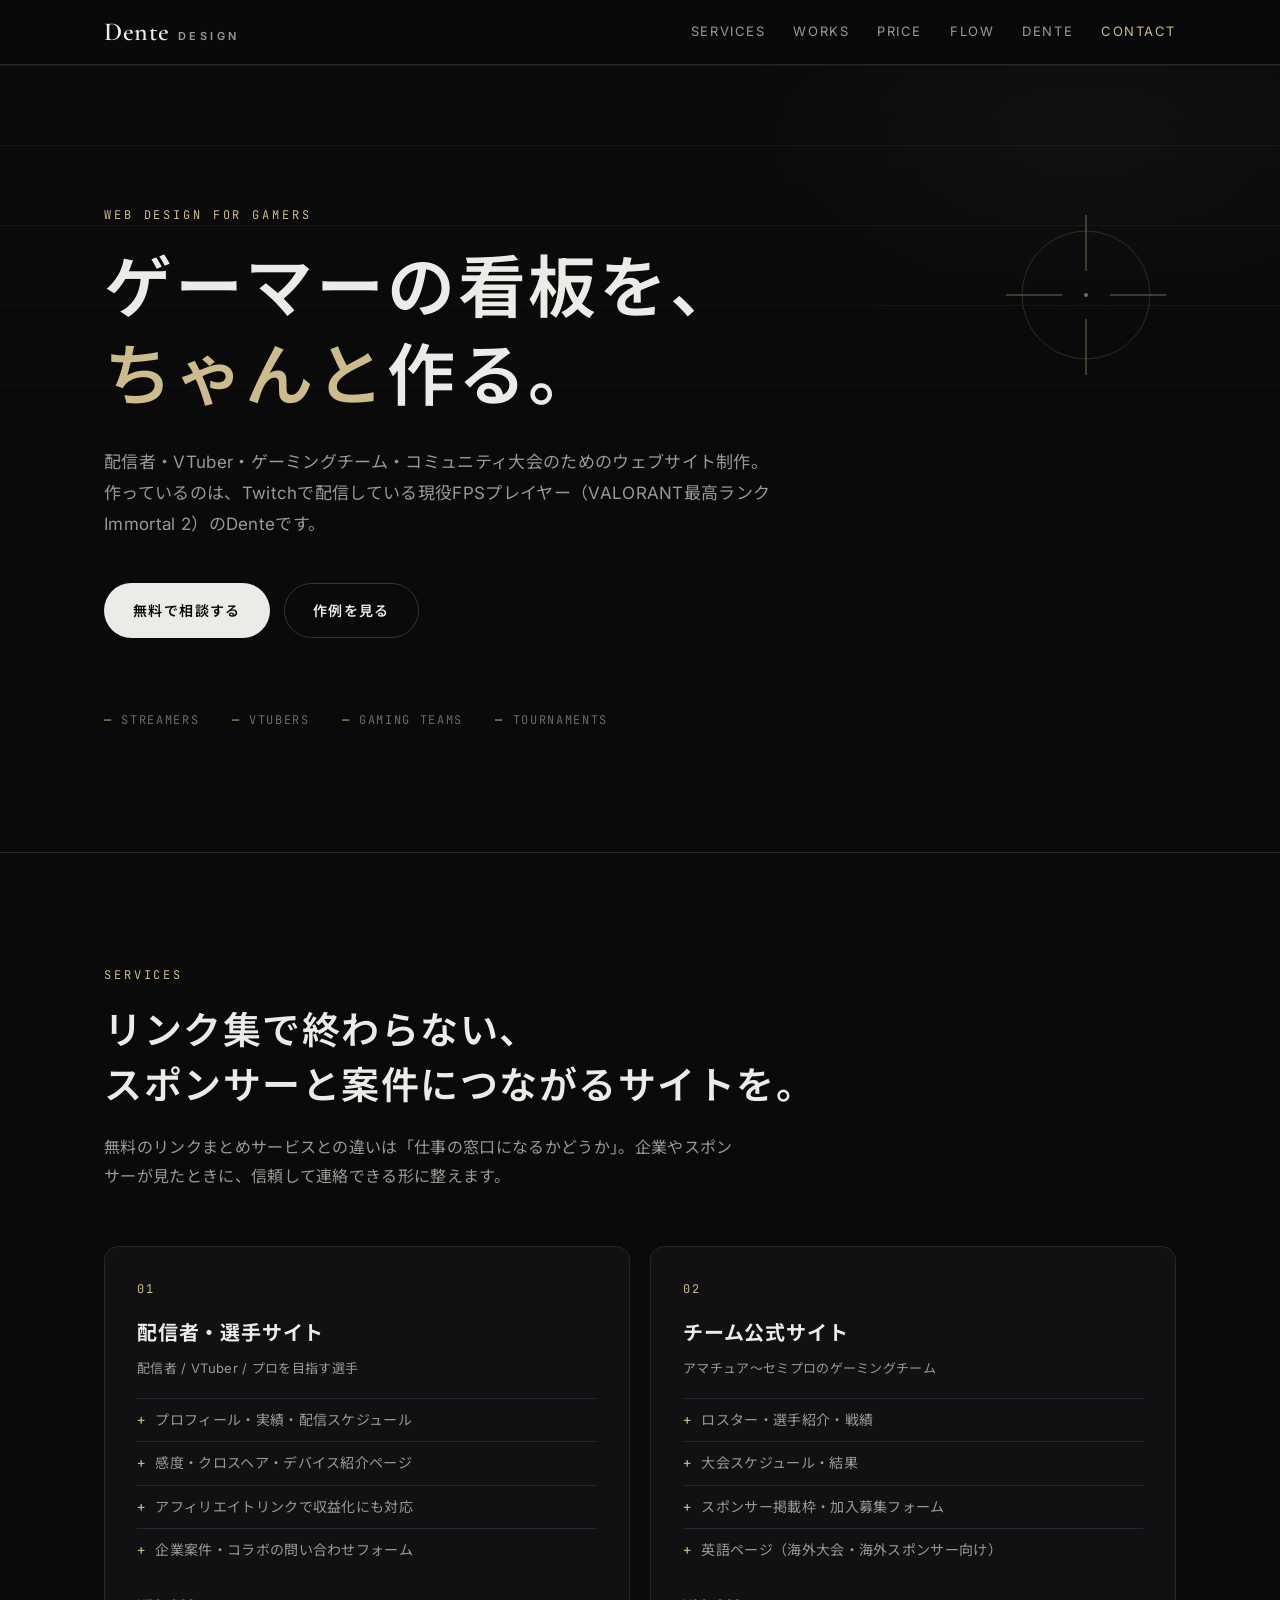
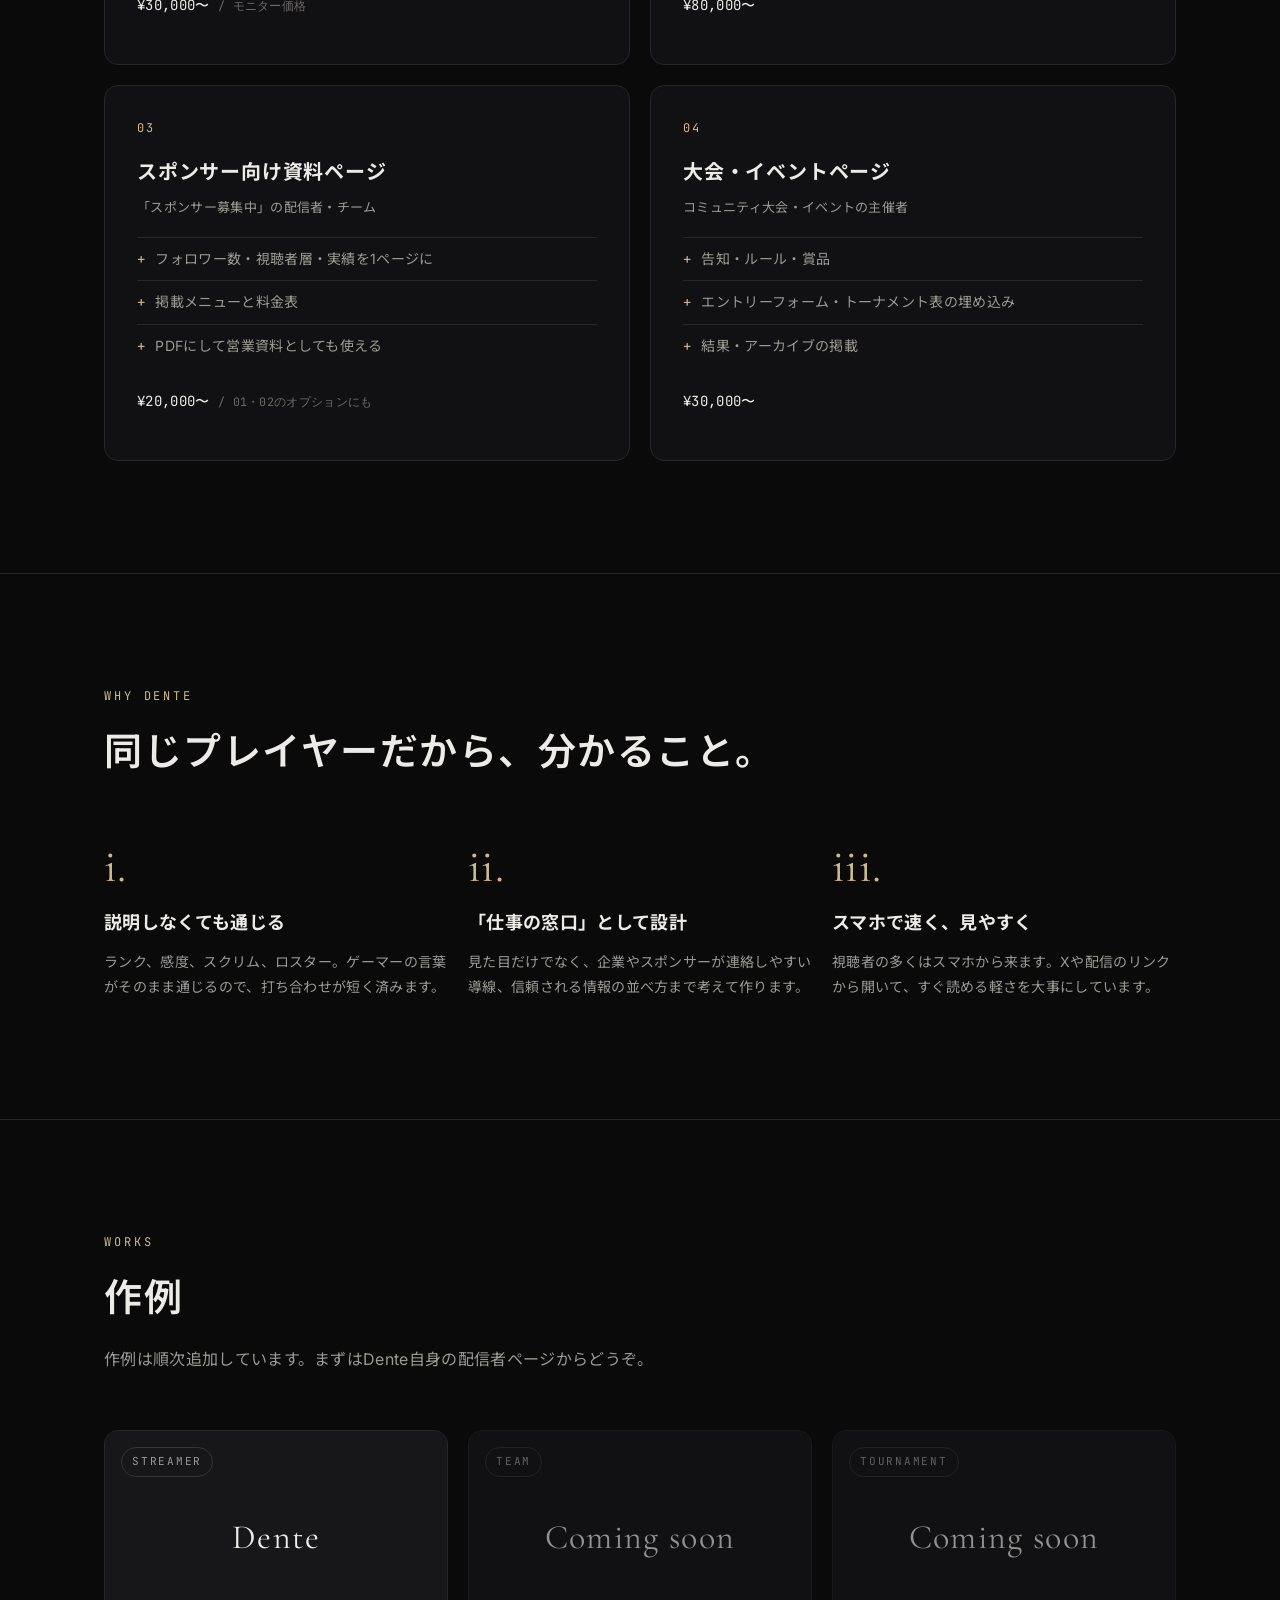
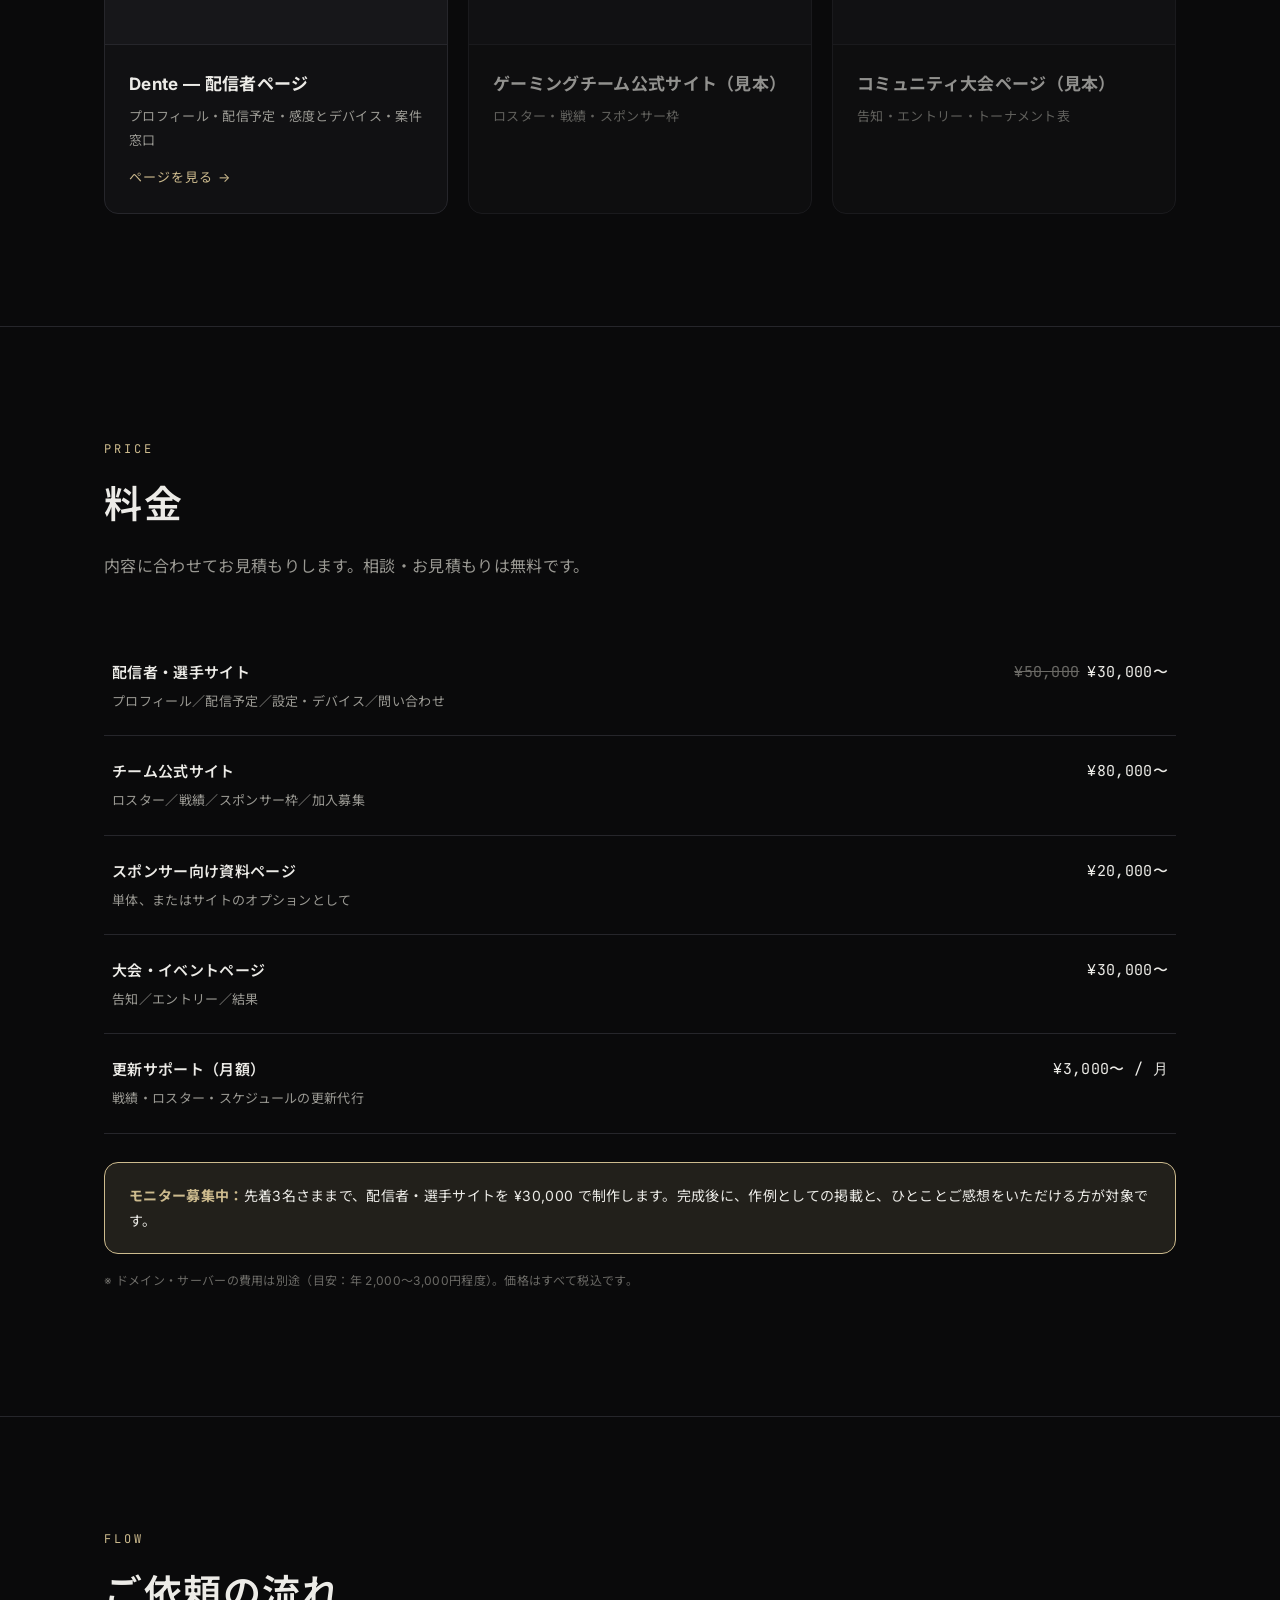
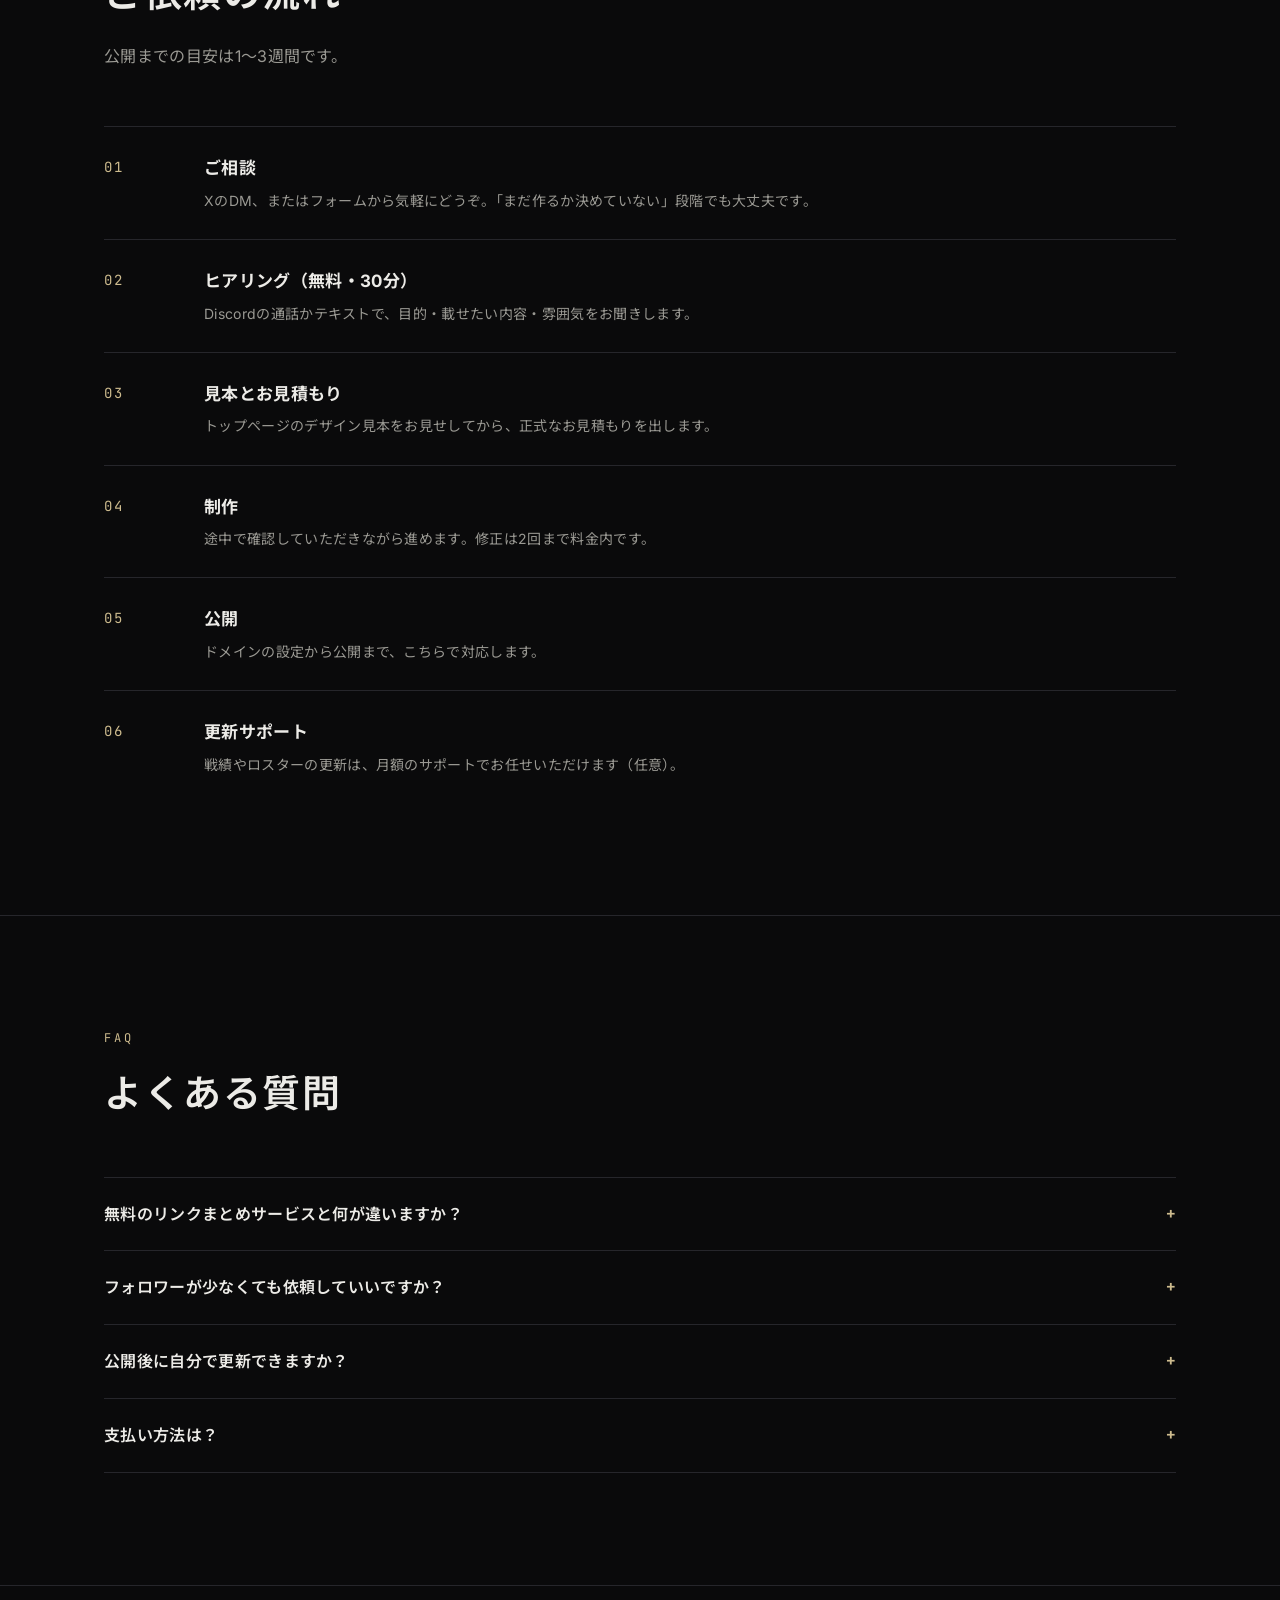
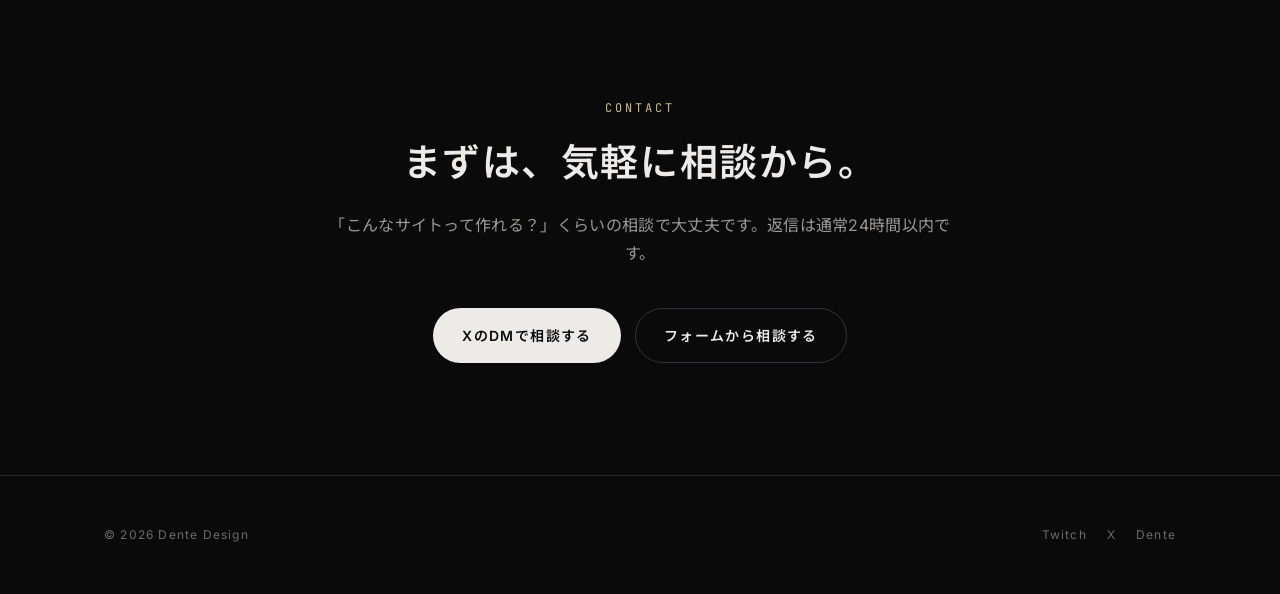
==== index.html @ 1f64797b "Dente Design: トップページと配信者ページを作成 Co-Authored-By: Claude Opus 5.5 <noreply@anthropic.com> Claude-Sessio" ====
<!doctype html>
<html lang="ja">
<head>
<meta charset="utf-8">
<meta name="viewport" content="width=device-width, initial-scale=1">
<title>Dente Design｜配信者・ゲーミングチームのウェブサイト制作</title>
<meta name="description" content="配信者・VTuber・ゲーミングチーム・コミュニティ大会のためのウェブサイト制作。Twitchで配信している現役FPSプレイヤーのDenteが制作します。">
<meta property="og:title" content="Dente Design｜ゲーマーのためのウェブサイト制作">
<meta property="og:description" content="配信者・ゲーミングチーム・大会のサイトを、同じプレイヤーの目線で作ります。">
<meta property="og:type" content="website">
<meta name="twitter:card" content="summary_large_image">
<meta name="twitter:site" content="@Dentedj7">
<link rel="preconnect" href="https://fonts.googleapis.com">
<link rel="preconnect" href="https://fonts.gstatic.com" crossorigin>
<link href="https://fonts.googleapis.com/css2?family=Cormorant+Garamond:wght@500;600&family=Inter:wght@400;600&family=JetBrains+Mono:wght@400;500&family=Noto+Sans+JP:wght@400;600&display=swap" rel="stylesheet">
<link rel="stylesheet" href="assets/style.css">
</head>
<body>

<header class="site-header">
  <div class="wrap">
    <a href="#top" class="logo"><span class="mark">Dente</span><span class="sub">Design</span></a>
    <button class="menu-btn" aria-expanded="false" aria-controls="nav">MENU</button>
    <nav class="nav" id="nav">
      <a href="#services">SERVICES</a>
      <a href="#works">WORKS</a>
      <a href="#price">PRICE</a>
      <a href="#flow">FLOW</a>
      <a href="dente/">DENTE</a>
      <a href="#contact" class="nav-cta">CONTACT</a>
    </nav>
  </div>
</header>

<main id="top">

  <!-- HERO -->
  <section class="hero">
    <div class="wrap">
      <svg class="crosshair" viewBox="0 0 180 180" fill="none" stroke="#cdbb8e" stroke-width="1" aria-hidden="true">
        <circle cx="90" cy="90" r="64" stroke-opacity=".35"/>
        <circle cx="90" cy="90" r="2" fill="#cdbb8e" stroke="none"/>
        <line x1="90" y1="10" x2="90" y2="66"/><line x1="90" y1="114" x2="90" y2="170"/>
        <line x1="10" y1="90" x2="66" y2="90"/><line x1="114" y1="90" x2="170" y2="90"/>
      </svg>
      <p class="eyebrow">Web design for gamers</p>
      <h1>ゲーマーの看板を、<br><em>ちゃんと</em>作る。</h1>
      <p class="lead">配信者・VTuber・ゲーミングチーム・コミュニティ大会のためのウェブサイト制作。<br>作っているのは、Twitchで配信している現役FPSプレイヤー（VALORANT最高ランク Immortal 2）のDenteです。</p>
      <div class="hero-actions">
        <a href="#contact" class="btn btn-primary">無料で相談する</a>
        <a href="#works" class="btn btn-ghost">作例を見る</a>
      </div>
      <div class="hero-meta">
        <span>STREAMERS</span><span>VTUBERS</span><span>GAMING TEAMS</span><span>TOURNAMENTS</span>
      </div>
    </div>
  </section>

  <!-- SERVICES -->
  <section id="services">
    <div class="wrap">
      <div class="section-head">
        <p class="eyebrow">Services</p>
        <h2 class="h2">リンク集で終わらない、<br>スポンサーと案件につながるサイトを。</h2>
        <p class="lead">無料のリンクまとめサービスとの違いは「仕事の窓口になるかどうか」。企業やスポンサーが見たときに、信頼して連絡できる形に整えます。</p>
      </div>

      <div class="grid grid-2">
        <article class="card service">
          <div class="num">01</div>
          <h3>配信者・選手サイト</h3>
          <p class="for">配信者 / VTuber / プロを目指す選手</p>
          <ul>
            <li>プロフィール・実績・配信スケジュール</li>
            <li>感度・クロスヘア・デバイス紹介ページ</li>
            <li>アフィリエイトリンクで収益化にも対応</li>
            <li>企業案件・コラボの問い合わせフォーム</li>
          </ul>
          <p class="price">¥30,000〜 <small>/ モニター価格</small></p>
        </article>

        <article class="card service">
          <div class="num">02</div>
          <h3>チーム公式サイト</h3>
          <p class="for">アマチュア〜セミプロのゲーミングチーム</p>
          <ul>
            <li>ロスター・選手紹介・戦績</li>
            <li>大会スケジュール・結果</li>
            <li>スポンサー掲載枠・加入募集フォーム</li>
            <li>英語ページ（海外大会・海外スポンサー向け）</li>
          </ul>
          <p class="price">¥80,000〜</p>
        </article>

        <article class="card service">
          <div class="num">03</div>
          <h3>スポンサー向け資料ページ</h3>
          <p class="for">「スポンサー募集中」の配信者・チーム</p>
          <ul>
            <li>フォロワー数・視聴者層・実績を1ページに</li>
            <li>掲載メニューと料金表</li>
            <li>PDFにして営業資料としても使える</li>
          </ul>
          <p class="price">¥20,000〜 <small>/ 01・02のオプションにも</small></p>
        </article>

        <article class="card service">
          <div class="num">04</div>
          <h3>大会・イベントページ</h3>
          <p class="for">コミュニティ大会・イベントの主催者</p>
          <ul>
            <li>告知・ルール・賞品</li>
            <li>エントリーフォーム・トーナメント表の埋め込み</li>
            <li>結果・アーカイブの掲載</li>
          </ul>
          <p class="price">¥30,000〜</p>
        </article>
      </div>
    </div>
  </section>

  <!-- WHY -->
  <section id="why">
    <div class="wrap">
      <div class="section-head">
        <p class="eyebrow">Why Dente</p>
        <h2 class="h2">同じプレイヤーだから、分かること。</h2>
      </div>
      <div class="grid grid-3">
        <div class="why-item">
          <div class="k">i.</div>
          <h3>説明しなくても通じる</h3>
          <p>ランク、感度、スクリム、ロスター。ゲーマーの言葉がそのまま通じるので、打ち合わせが短く済みます。</p>
        </div>
        <div class="why-item">
          <div class="k">ii.</div>
          <h3>「仕事の窓口」として設計</h3>
          <p>見た目だけでなく、企業やスポンサーが連絡しやすい導線、信頼される情報の並べ方まで考えて作ります。</p>
        </div>
        <div class="why-item">
          <div class="k">iii.</div>
          <h3>スマホで速く、見やすく</h3>
          <p>視聴者の多くはスマホから来ます。Xや配信のリンクから開いて、すぐ読める軽さを大事にしています。</p>
        </div>
      </div>
    </div>
  </section>

  <!-- WORKS -->
  <section id="works">
    <div class="wrap">
      <div class="section-head">
        <p class="eyebrow">Works</p>
        <h2 class="h2">作例</h2>
        <p class="lead">作例は順次追加しています。まずはDente自身の配信者ページからどうぞ。</p>
      </div>
      <div class="grid grid-3">
        <a href="dente/" class="card work">
          <div class="thumb"><span class="tag">STREAMER</span><span class="label">Dente</span></div>
          <div class="body">
            <h3>Dente — 配信者ページ</h3>
            <p>プロフィール・配信予定・感度とデバイス・案件窓口</p>
            <div class="more">ページを見る →</div>
          </div>
        </a>
        <div class="card work soon">
          <div class="thumb"><span class="tag">TEAM</span><span class="label">Coming soon</span></div>
          <div class="body">
            <h3>ゲーミングチーム公式サイト（見本）</h3>
            <p>ロスター・戦績・スポンサー枠</p>
          </div>
        </div>
        <div class="card work soon">
          <div class="thumb"><span class="tag">TOURNAMENT</span><span class="label">Coming soon</span></div>
          <div class="body">
            <h3>コミュニティ大会ページ（見本）</h3>
            <p>告知・エントリー・トーナメント表</p>
          </div>
        </div>
      </div>
    </div>
  </section>

  <!-- PRICE -->
  <section id="price">
    <div class="wrap">
      <div class="section-head">
        <p class="eyebrow">Price</p>
        <h2 class="h2">料金</h2>
        <p class="lead">内容に合わせてお見積もりします。相談・お見積もりは無料です。</p>
      </div>
      <table class="price-table">
        <tr>
          <th>配信者・選手サイト<span class="note">プロフィール／配信予定／設定・デバイス／問い合わせ</span></th>
          <td class="amt"><s>¥50,000</s>¥30,000〜</td>
        </tr>
        <tr>
          <th>チーム公式サイト<span class="note">ロスター／戦績／スポンサー枠／加入募集</span></th>
          <td class="amt">¥80,000〜</td>
        </tr>
        <tr>
          <th>スポンサー向け資料ページ<span class="note">単体、またはサイトのオプションとして</span></th>
          <td class="amt">¥20,000〜</td>
        </tr>
        <tr>
          <th>大会・イベントページ<span class="note">告知／エントリー／結果</span></th>
          <td class="amt">¥30,000〜</td>
        </tr>
        <tr>
          <th>更新サポート（月額）<span class="note">戦績・ロスター・スケジュールの更新代行</span></th>
          <td class="amt">¥3,000〜 / 月</td>
        </tr>
      </table>
      <div class="monitor">
        <strong>モニター募集中：</strong>先着3名さままで、配信者・選手サイトを ¥30,000 で制作します。完成後に、作例としての掲載と、ひとことご感想をいただける方が対象です。
      </div>
      <p class="fine">※ ドメイン・サーバーの費用は別途（目安：年 2,000〜3,000円程度）。価格はすべて税込です。</p>
    </div>
  </section>

  <!-- FLOW -->
  <section id="flow">
    <div class="wrap">
      <div class="section-head">
        <p class="eyebrow">Flow</p>
        <h2 class="h2">ご依頼の流れ</h2>
        <p class="lead">公開までの目安は1〜3週間です。</p>
      </div>
      <ol class="flow">
        <li><div><h3>ご相談</h3><p>XのDM、またはフォームから気軽にどうぞ。「まだ作るか決めていない」段階でも大丈夫です。</p></div></li>
        <li><div><h3>ヒアリング（無料・30分）</h3><p>Discordの通話かテキストで、目的・載せたい内容・雰囲気をお聞きします。</p></div></li>
        <li><div><h3>見本とお見積もり</h3><p>トップページのデザイン見本をお見せしてから、正式なお見積もりを出します。</p></div></li>
        <li><div><h3>制作</h3><p>途中で確認していただきながら進めます。修正は2回まで料金内です。</p></div></li>
        <li><div><h3>公開</h3><p>ドメインの設定から公開まで、こちらで対応します。</p></div></li>
        <li><div><h3>更新サポート</h3><p>戦績やロスターの更新は、月額のサポートでお任せいただけます（任意）。</p></div></li>
      </ol>
    </div>
  </section>

  <!-- FAQ -->
  <section id="faq">
    <div class="wrap">
      <div class="section-head">
        <p class="eyebrow">FAQ</p>
        <h2 class="h2">よくある質問</h2>
      </div>
      <div class="faq">
        <details><summary>無料のリンクまとめサービスと何が違いますか？</summary><p>リンクを並べるだけでなく、実績・スポンサー枠・問い合わせフォームなど「仕事の窓口」として必要なものをまとめ、自分の名前のドメインで公開できます。企業から見たときの信頼感が大きく変わります。</p></details>
        <details><summary>フォロワーが少なくても依頼していいですか？</summary><p>もちろんです。活動を始めたばかりの時期こそ、きちんとした看板があると印象が変わります。</p></details>
        <details><summary>公開後に自分で更新できますか？</summary><p>できます。ご希望に合わせて、自分で更新できる仕組みにするか、更新サポートでお任せいただくかを選べます。</p></details>
        <details><summary>支払い方法は？</summary><p>銀行振込に対応しています。着手時に半額、公開時に残りの半額をお支払いいただく形です。</p></details>
      </div>
    </div>
  </section>

  <!-- CONTACT -->
  <section id="contact" class="contact">
    <div class="wrap">
      <p class="eyebrow">Contact</p>
      <h2 class="h2">まずは、気軽に相談から。</h2>
      <p class="lead">「こんなサイトって作れる？」くらいの相談で大丈夫です。返信は通常24時間以内です。</p>
      <div class="contact-actions">
        <a href="https://x.com/Dentedj7" class="btn btn-primary" target="_blank" rel="noopener">XのDMで相談する</a>
        <!-- TODO: GoogleフォームのURLに差し替え -->
        <a href="#" class="btn btn-ghost">フォームから相談する</a>
      </div>
    </div>
  </section>

</main>

<footer class="site-footer">
  <div class="wrap">
    <div>© <span id="y">2026</span> Dente Design</div>
    <div class="links">
      <a href="https://www.twitch.tv/dente110" target="_blank" rel="noopener">Twitch</a>
      <a href="https://x.com/Dentedj7" target="_blank" rel="noopener">X</a>
      <a href="dente/">Dente</a>
    </div>
  </div>
</footer>

<script>
  const btn = document.querySelector('.menu-btn');
  const nav = document.getElementById('nav');
  btn.addEventListener('click', () => {
    const open = nav.classList.toggle('open');
    btn.setAttribute('aria-expanded', open);
  });
  nav.querySelectorAll('a').forEach(a => a.addEventListener('click', () => nav.classList.remove('open')));
  document.getElementById('y').textContent = new Date().getFullYear();
</script>
</body>
</html>
---- assets/style.css ----
/* Dente Design — shared styles */
:root {
  --bg: #0a0a0b;
  --bg-2: #111113;
  --bg-3: #17171a;
  --line: #26262b;
  --line-2: #34343a;
  --text: #ecebe7;
  --muted: #9a9993;
  --dim: #6b6a66;
  --accent: #cdbb8e;        /* champagne */
  --accent-soft: rgba(205, 187, 142, 0.12);
  --live: #e5484d;
  --radius: 14px;
  --maxw: 1120px;
  --font-sans: "Inter", "Noto Sans JP", system-ui, -apple-system, "Hiragino Sans", sans-serif;
  --font-serif: "Cormorant Garamond", "Noto Serif JP", serif;
  --font-mono: "JetBrains Mono", ui-monospace, monospace;
}

* { box-sizing: border-box; }
html { scroll-behavior: smooth; -webkit-text-size-adjust: 100%; }
body {
  margin: 0;
  background: var(--bg);
  color: var(--text);
  font-family: var(--font-sans);
  font-size: 16px;
  line-height: 1.8;
  letter-spacing: 0.02em;
  -webkit-font-smoothing: antialiased;
}
img { max-width: 100%; display: block; }
a { color: inherit; text-decoration: none; }
::selection { background: var(--accent); color: #0a0a0b; }

.wrap { width: 100%; max-width: var(--maxw); margin: 0 auto; padding: 0 24px; }
@media (max-width: 600px) { .wrap { padding: 0 16px; } }

/* ---------- header ---------- */
.site-header {
  position: sticky; top: 0; z-index: 50;
  background: rgba(10, 10, 11, 0.82);
  backdrop-filter: blur(12px);
  -webkit-backdrop-filter: blur(12px);
  border-bottom: 1px solid var(--line);
}
.site-header .wrap { display: flex; align-items: center; justify-content: space-between; height: 64px; gap: 16px; }
.logo { display: flex; align-items: baseline; gap: 8px; font-weight: 600; letter-spacing: 0.08em; }
.logo .mark { font-family: var(--font-serif); font-size: 26px; font-weight: 600; letter-spacing: 0.02em; }
.logo .sub { font-size: 11px; color: var(--muted); letter-spacing: 0.32em; text-transform: uppercase; }
.nav { display: flex; gap: 28px; font-size: 13px; color: var(--muted); letter-spacing: 0.12em; }
.nav a:hover { color: var(--text); }
.nav .nav-cta { color: var(--accent); }
.menu-btn { display: none; background: none; border: 1px solid var(--line-2); color: var(--text); border-radius: 999px; padding: 6px 14px; font-size: 12px; letter-spacing: 0.16em; cursor: pointer; font-family: inherit; }
@media (max-width: 860px) {
  .menu-btn { display: block; }
  .nav { display: none; position: absolute; top: 64px; left: 0; right: 0; flex-direction: column; gap: 0; background: var(--bg-2); border-bottom: 1px solid var(--line); }
  .nav.open { display: flex; }
  .nav a { padding: 14px 24px; border-top: 1px solid var(--line); }
}

/* ---------- common ---------- */
section { padding: 112px 0; border-bottom: 1px solid var(--line); }
@media (max-width: 600px) { section { padding: 80px 0; } }
.eyebrow { font-family: var(--font-mono); font-size: 12px; color: var(--accent); letter-spacing: 0.24em; text-transform: uppercase; margin: 0 0 16px; }
.h2 { font-size: clamp(26px, 4vw, 38px); font-weight: 600; line-height: 1.45; letter-spacing: 0.04em; margin: 0 0 20px; }
.lead { color: var(--muted); max-width: 640px; margin: 0; }
.section-head { margin-bottom: 56px; }

.btn { display: inline-flex; align-items: center; justify-content: center; gap: 10px; padding: 14px 28px; border-radius: 999px; font-size: 14px; font-weight: 600; letter-spacing: 0.1em; transition: background .2s, color .2s, border-color .2s; border: 1px solid transparent; cursor: pointer; font-family: inherit; }
.btn-primary { background: var(--text); color: #0a0a0b; }
.btn-primary:hover { background: var(--accent); }
.btn-ghost { border-color: var(--line-2); color: var(--text); background: transparent; }
.btn-ghost:hover { border-color: var(--accent); color: var(--accent); }

.card { background: var(--bg-2); border: 1px solid var(--line); border-radius: var(--radius); padding: 32px; }

.grid { display: grid; gap: 20px; }
.grid > * { min-width: 0; }
.grid-2 { grid-template-columns: repeat(2, 1fr); }
.grid-3 { grid-template-columns: repeat(3, 1fr); }
.grid-4 { grid-template-columns: repeat(4, 1fr); }
@media (max-width: 960px) { .grid-4 { grid-template-columns: repeat(2, 1fr); } .grid-3 { grid-template-columns: 1fr; } }
@media (max-width: 640px) { .grid-2, .grid-4 { grid-template-columns: 1fr; } }

/* ---------- hero ---------- */
.hero { padding: 140px 0 120px; position: relative; overflow: hidden; }
.hero::before {
  content: ""; position: absolute; inset: 0; pointer-events: none;
  background:
    radial-gradient(600px 300px at 85% 10%, rgba(205,187,142,0.10), transparent 70%),
    linear-gradient(var(--line) 1px, transparent 1px) 0 0 / 100% 80px;
  mask-image: linear-gradient(to bottom, rgba(0,0,0,.9), transparent 90%);
  -webkit-mask-image: linear-gradient(to bottom, rgba(0,0,0,.9), transparent 90%);
  opacity: .5;
}
.hero .wrap { position: relative; }
.hero h1 { font-size: clamp(34px, 6.4vw, 68px); line-height: 1.3; font-weight: 600; letter-spacing: 0.04em; margin: 0 0 28px; }
.hero h1 em { font-style: normal; color: var(--accent); }
.hero p.lead { font-size: 17px; margin-bottom: 44px; max-width: 720px; }
.hero-actions { display: flex; flex-wrap: wrap; gap: 14px; }
.hero-meta { margin-top: 72px; display: flex; flex-wrap: wrap; gap: 12px 32px; font-family: var(--font-mono); font-size: 12px; color: var(--dim); letter-spacing: 0.14em; }
.hero-meta span::before { content: "— "; color: var(--accent); }

/* crosshair ornament */
.crosshair { position: absolute; right: 24px; top: 0; width: 180px; height: 180px; opacity: .55; }
@media (max-width: 860px) { .crosshair { display: none; } }

/* ---------- services ---------- */
.service .num { font-family: var(--font-mono); font-size: 12px; color: var(--accent); letter-spacing: .2em; }
.service h3 { font-size: 20px; margin: 14px 0 6px; letter-spacing: .04em; }
.service .for { font-size: 13px; color: var(--muted); margin: 0 0 18px; }
.service ul { list-style: none; padding: 0; margin: 0; font-size: 14px; color: var(--muted); }
.service li { padding: 8px 0; border-top: 1px solid var(--line); }
.service li::before { content: "+"; color: var(--accent); margin-right: 10px; font-family: var(--font-mono); }
.service .price { margin-top: 22px; font-family: var(--font-mono); font-size: 14px; color: var(--text); }
.service .price small { color: var(--dim); }

/* ---------- why ---------- */
.why-item { padding: 8px 0; }
.why-item .k { font-family: var(--font-serif); font-size: 46px; color: var(--accent); line-height: 1; }
.why-item h3 { font-size: 18px; margin: 18px 0 10px; }
.why-item p { color: var(--muted); font-size: 14px; margin: 0; }

/* ---------- works ---------- */
.work { padding: 0; overflow: hidden; display: flex; flex-direction: column; transition: border-color .2s, transform .2s; }
a.work:hover { border-color: var(--line-2); transform: translateY(-2px); }
.work .thumb { aspect-ratio: 16 / 10; background: var(--bg-3); border-bottom: 1px solid var(--line); position: relative; display: flex; align-items: center; justify-content: center; }
.work .thumb .label { font-family: var(--font-serif); font-size: 34px; letter-spacing: .04em; }
.work .thumb .tag { position: absolute; left: 16px; top: 16px; font-family: var(--font-mono); font-size: 11px; letter-spacing: .16em; padding: 4px 10px; border: 1px solid var(--line-2); border-radius: 999px; color: var(--muted); }
.work .body { padding: 24px; }
.work h3 { font-size: 17px; margin: 0 0 6px; }
.work p { font-size: 13px; color: var(--muted); margin: 0; }
.work .more { margin-top: 14px; font-size: 13px; color: var(--accent); letter-spacing: .08em; }
.work.soon { opacity: .6; }

/* ---------- price ---------- */
.price-table { width: 100%; border-collapse: collapse; font-size: 15px; }
.price-table th, .price-table td { text-align: left; padding: 22px 8px; border-bottom: 1px solid var(--line); vertical-align: top; }
.price-table th { font-weight: 600; width: 34%; }
.price-table td.amt { font-family: var(--font-mono); text-align: right; white-space: nowrap; }
.price-table .note { display: block; color: var(--muted); font-size: 13px; font-weight: 400; margin-top: 4px; }
.price-table s { color: var(--dim); margin-right: 8px; }
.monitor { margin-top: 28px; padding: 20px 24px; border: 1px solid var(--accent); background: var(--accent-soft); border-radius: var(--radius); font-size: 14px; }
.monitor strong { color: var(--accent); }
.fine { color: var(--dim); font-size: 12px; margin-top: 16px; }
@media (max-width: 600px) {
  .price-table th, .price-table td { display: block; width: 100%; padding: 6px 0; border: 0; text-align: left; }
  .price-table tr { display: block; padding: 16px 0; border-bottom: 1px solid var(--line); }
  .price-table td.amt { text-align: left; }
}

/* ---------- flow ---------- */
.flow { list-style: none; margin: 0; padding: 0; counter-reset: step; }
.flow li { display: grid; grid-template-columns: 80px 1fr; gap: 20px; padding: 26px 0; border-top: 1px solid var(--line); counter-increment: step; }
.flow li::before { content: counter(step, decimal-leading-zero); font-family: var(--font-mono); color: var(--accent); font-size: 14px; letter-spacing: .14em; padding-top: 2px; }
.flow h3 { font-size: 17px; margin: 0 0 4px; }
.flow p { margin: 0; font-size: 14px; color: var(--muted); }
@media (max-width: 600px) { .flow li { grid-template-columns: 48px 1fr; gap: 12px; } }

/* ---------- faq ---------- */
.faq details { border-top: 1px solid var(--line); padding: 22px 0; }
.faq details:last-child { border-bottom: 1px solid var(--line); }
.faq summary { cursor: pointer; font-weight: 600; list-style: none; display: flex; justify-content: space-between; gap: 16px; }
.faq summary::-webkit-details-marker { display: none; }
.faq summary::after { content: "+"; font-family: var(--font-mono); color: var(--accent); }
.faq details[open] summary::after { content: "−"; }
.faq details p { color: var(--muted); font-size: 14px; margin: 14px 0 0; }

/* ---------- contact ---------- */
.contact { text-align: center; }
.contact .lead { margin: 0 auto 40px; }
.contact-actions { display: flex; flex-wrap: wrap; justify-content: center; gap: 14px; }

/* ---------- footer ---------- */
.site-footer { padding: 48px 0; color: var(--dim); font-size: 12px; letter-spacing: .1em; }
.site-footer .wrap { display: flex; flex-wrap: wrap; justify-content: space-between; gap: 16px; }
.site-footer a:hover { color: var(--text); }
.site-footer .links { display: flex; gap: 20px; }

/* ---------- streamer page ---------- */
.live-badge { display: inline-flex; align-items: center; gap: 8px; font-family: var(--font-mono); font-size: 12px; letter-spacing: .16em; padding: 6px 14px; border: 1px solid var(--line-2); border-radius: 999px; color: var(--muted); }
.live-badge::before { content: ""; width: 8px; height: 8px; border-radius: 50%; background: #9146ff; box-shadow: 0 0 0 4px rgba(145,70,255,.2); }
.profile-hero { display: grid; grid-template-columns: 220px 1fr; gap: 48px; align-items: center; }
.avatar { width: 220px; height: 220px; border-radius: 50%; border: 1px solid var(--line-2); background: radial-gradient(circle at 30% 30%, #2a2a2f, #131315); display: flex; align-items: center; justify-content: center; font-family: var(--font-serif); font-size: 72px; color: var(--accent); }
@media (max-width: 760px) { .profile-hero { grid-template-columns: 1fr; gap: 28px; } .avatar { width: 140px; height: 140px; font-size: 48px; } }
.stats { display: grid; grid-template-columns: repeat(4, 1fr); border: 1px solid var(--line); border-radius: var(--radius); overflow: hidden; }
.stats > div { padding: 26px 24px; border-right: 1px solid var(--line); background: var(--bg-2); }
.stats > div:last-child { border-right: 0; }
.stats .k { font-family: var(--font-mono); font-size: 11px; color: var(--dim); letter-spacing: .2em; text-transform: uppercase; }
.stats .v { font-size: 22px; font-weight: 600; margin-top: 6px; }
@media (max-width: 760px) { .stats { grid-template-columns: repeat(2, 1fr); } .stats > div:nth-child(2) { border-right: 0; } .stats > div:nth-child(-n+2) { border-bottom: 1px solid var(--line); } }

.kv { width: 100%; border-collapse: collapse; font-size: 15px; }
.kv th, .kv td { padding: 14px 0; border-bottom: 1px solid var(--line); text-align: left; }
.kv th { color: var(--muted); font-weight: 400; width: 44%; }
.kv td { font-family: var(--font-mono); }

.code-box { display: flex; align-items: center; gap: 12px; margin-top: 20px; padding: 14px 16px; background: var(--bg); border: 1px solid var(--line-2); border-radius: 10px; }
.code-box code { flex: 1; min-width: 0; font-family: var(--font-mono); font-size: 13px; color: var(--accent); overflow-x: auto; white-space: nowrap; }
.copy-btn { background: none; border: 1px solid var(--line-2); color: var(--text); border-radius: 8px; padding: 6px 12px; font-size: 12px; cursor: pointer; font-family: inherit; white-space: nowrap; }
.copy-btn:hover { border-color: var(--accent); color: var(--accent); }

.device { display: flex; justify-content: space-between; align-items: center; gap: 16px; padding: 18px 0; border-bottom: 1px solid var(--line); }
.device .type { font-family: var(--font-mono); font-size: 11px; color: var(--dim); letter-spacing: .2em; text-transform: uppercase; }
.device .name { font-weight: 600; }
.device a { font-size: 13px; color: var(--accent); white-space: nowrap; }

.schedule { display: grid; grid-template-columns: repeat(7, 1fr); gap: 8px; }
.schedule > div { background: var(--bg-2); border: 1px solid var(--line); border-radius: 10px; padding: 16px 10px; text-align: center; }
.schedule .d { font-family: var(--font-mono); font-size: 11px; color: var(--dim); letter-spacing: .16em; }
.schedule .t { margin-top: 6px; font-size: 14px; font-weight: 600; }
.schedule .off { opacity: .45; }
.schedule .off .t { font-weight: 400; color: var(--muted); }
@media (max-width: 760px) { .schedule { grid-template-columns: repeat(4, 1fr); } }
@media (max-width: 420px) { .schedule { grid-template-columns: repeat(2, 1fr); } }

.made-by { margin-top: 0; text-align: center; padding: 56px 24px; border: 1px dashed var(--line-2); border-radius: var(--radius); }
.made-by p { color: var(--muted); font-size: 14px; margin: 0 0 20px; }
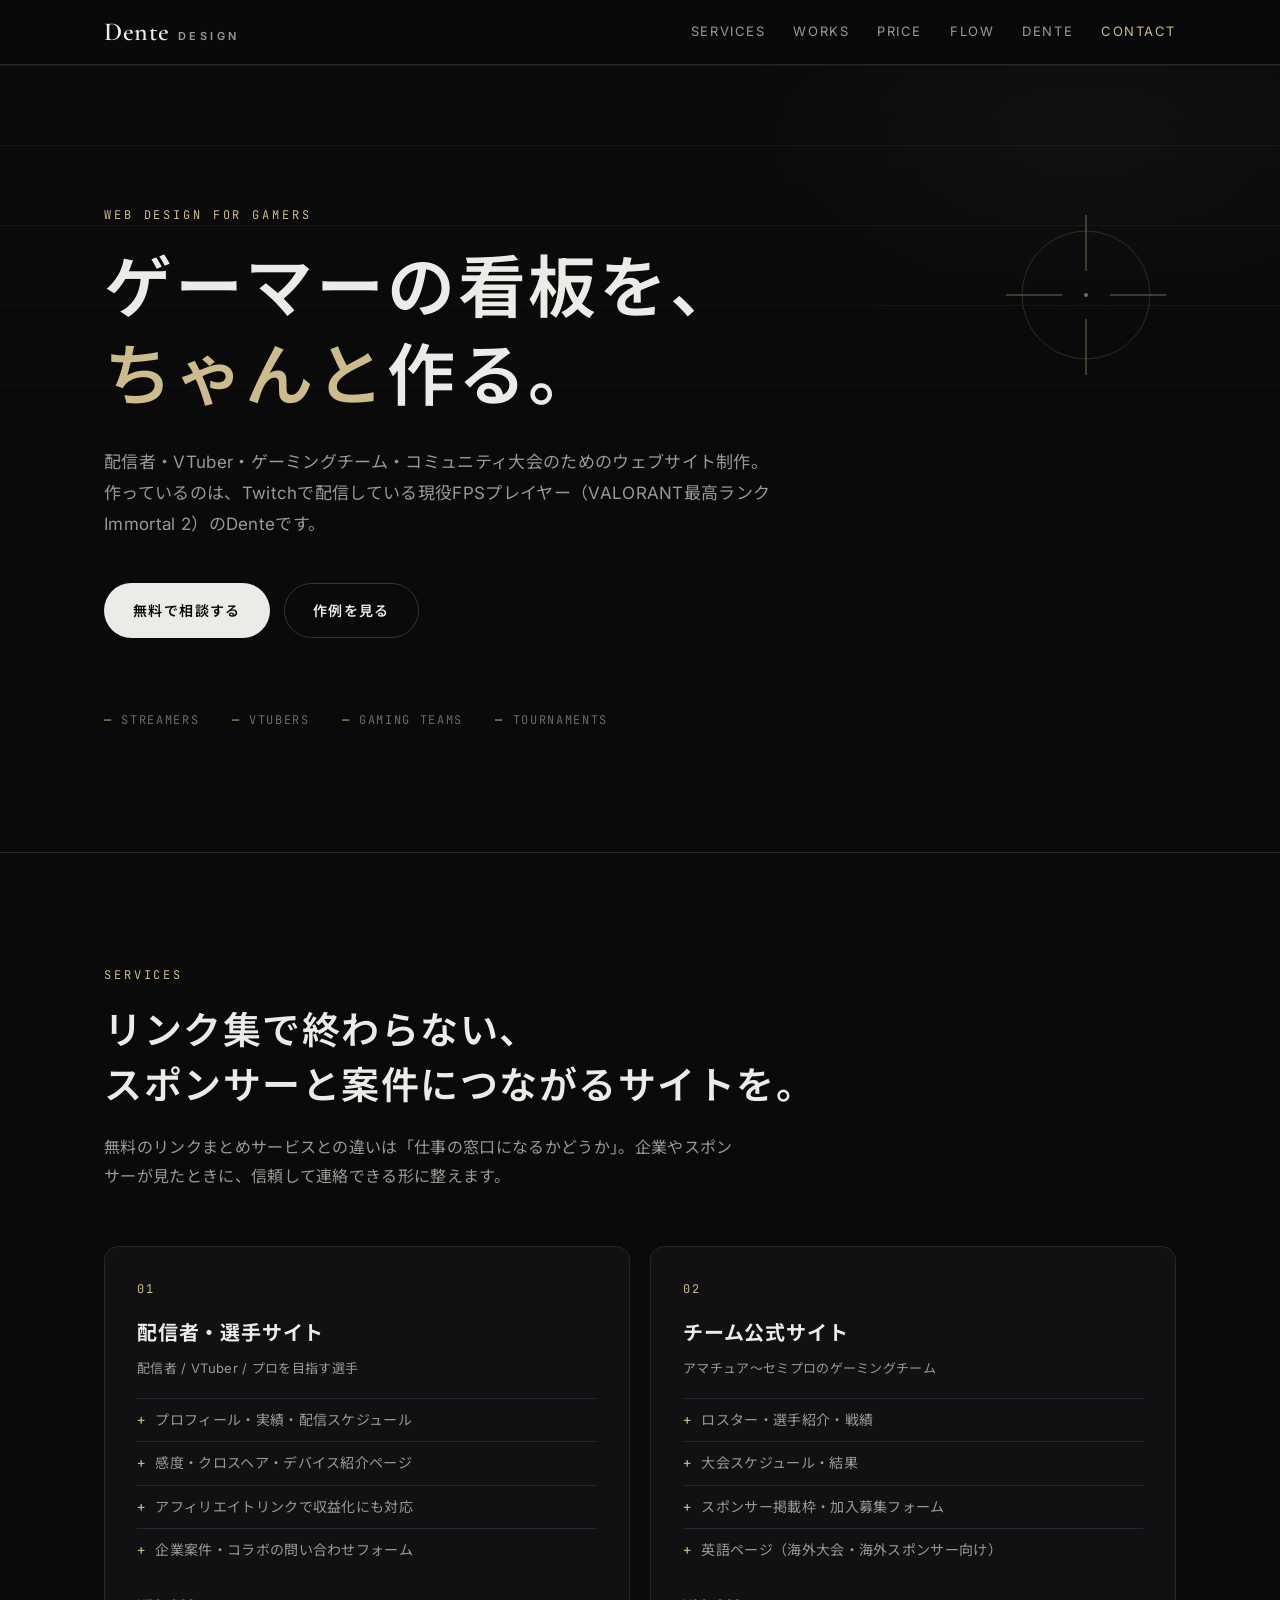
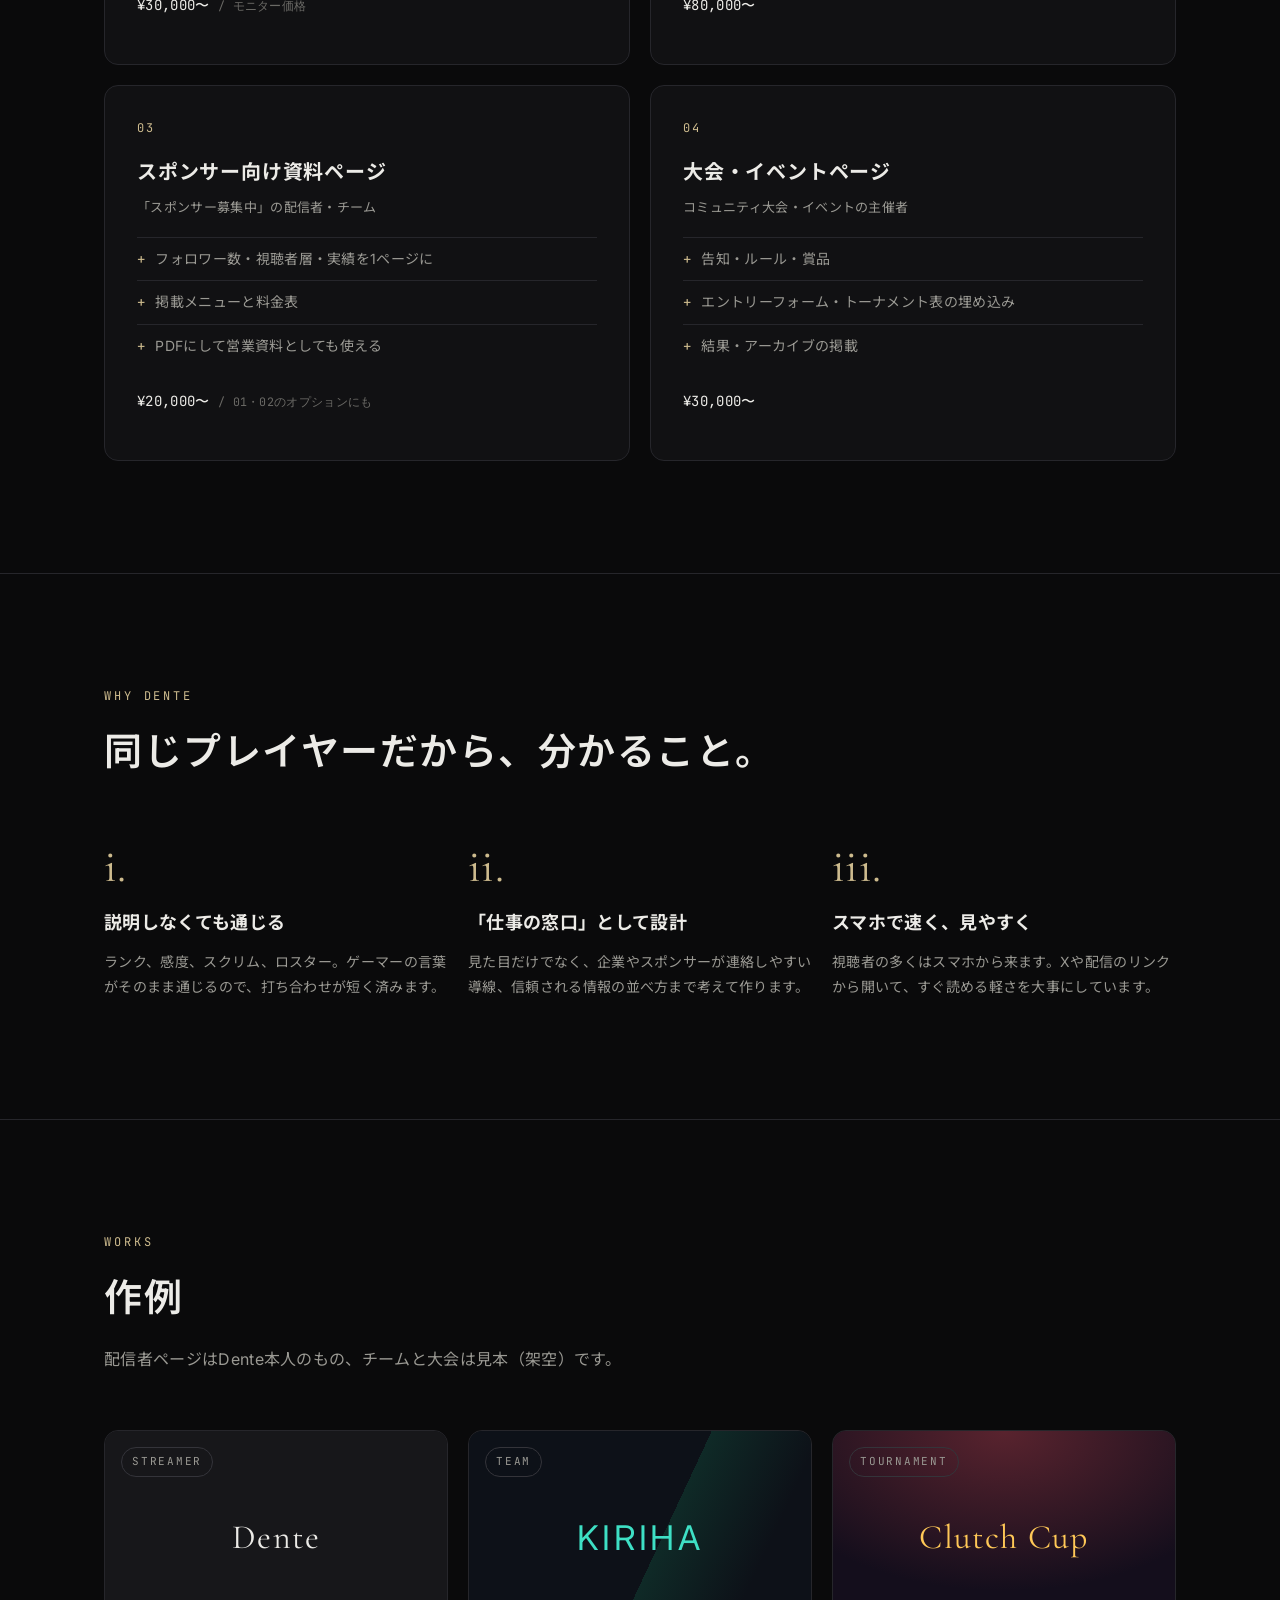
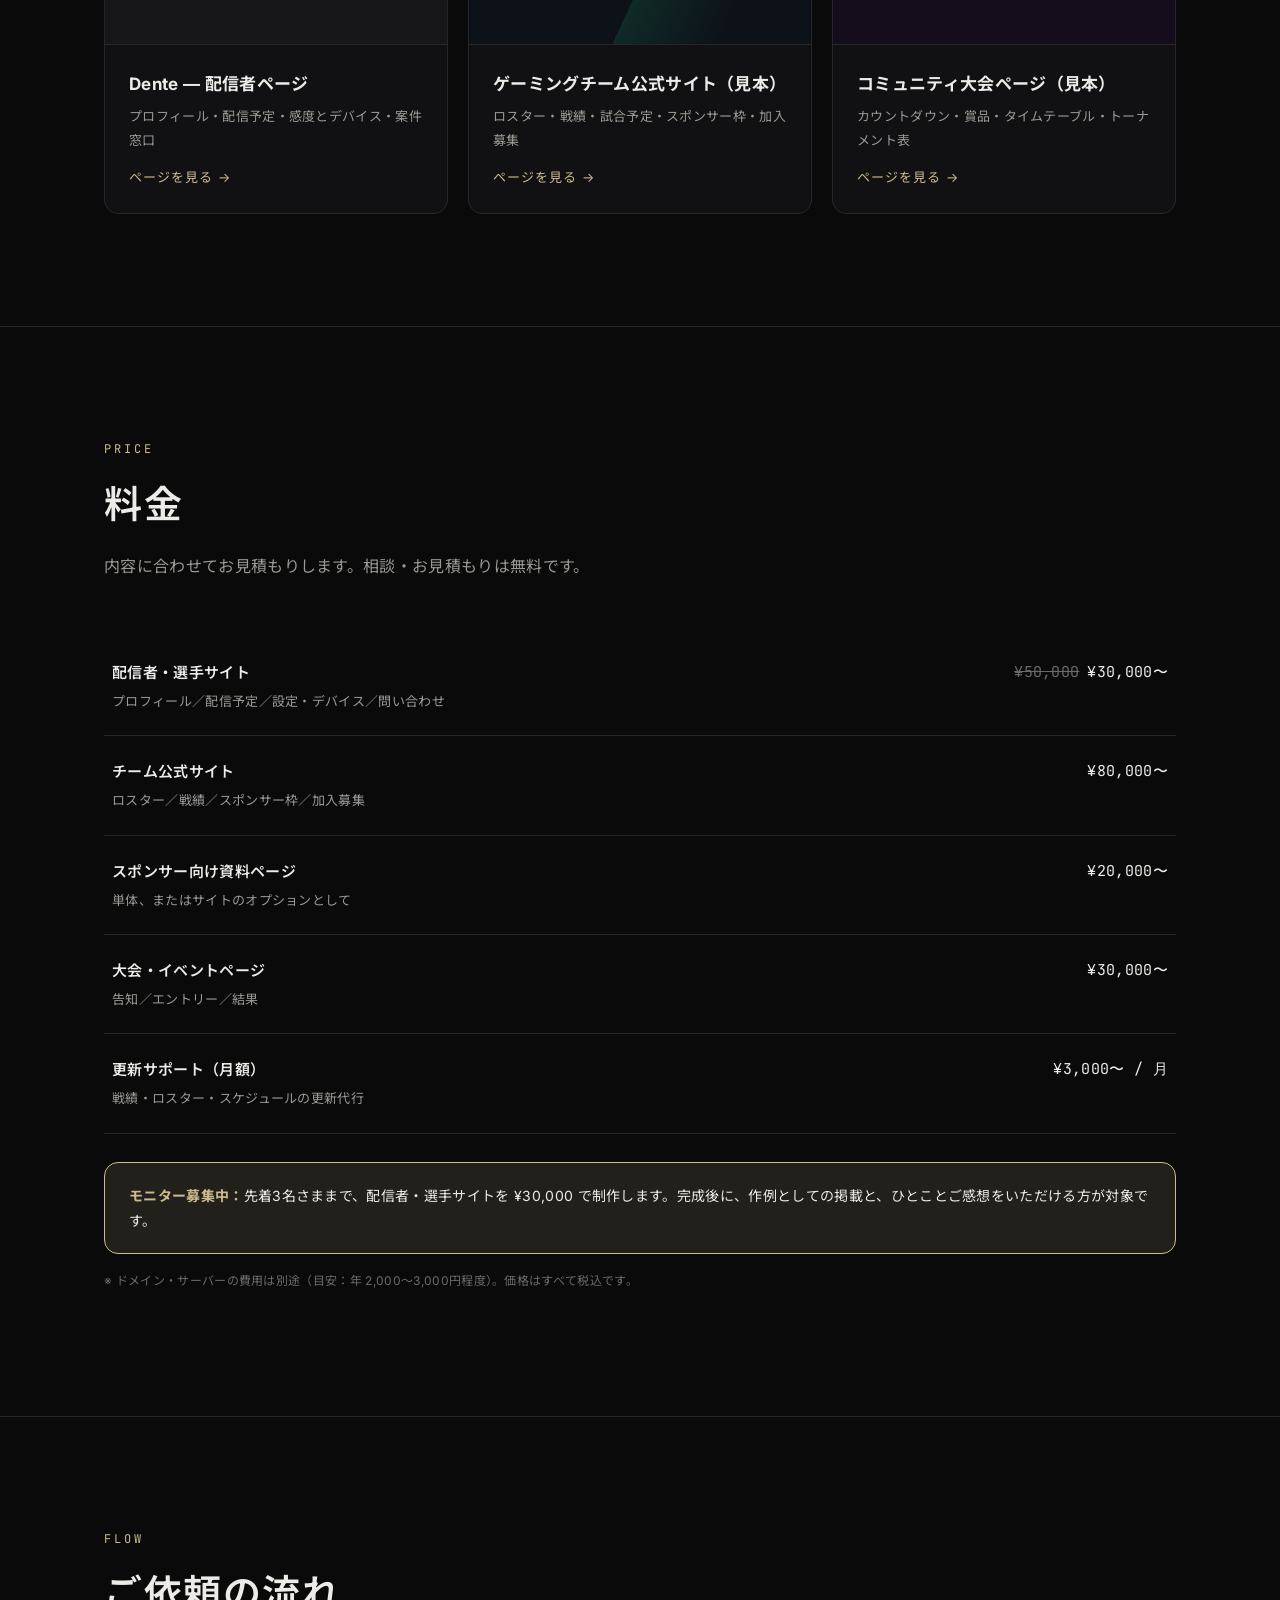
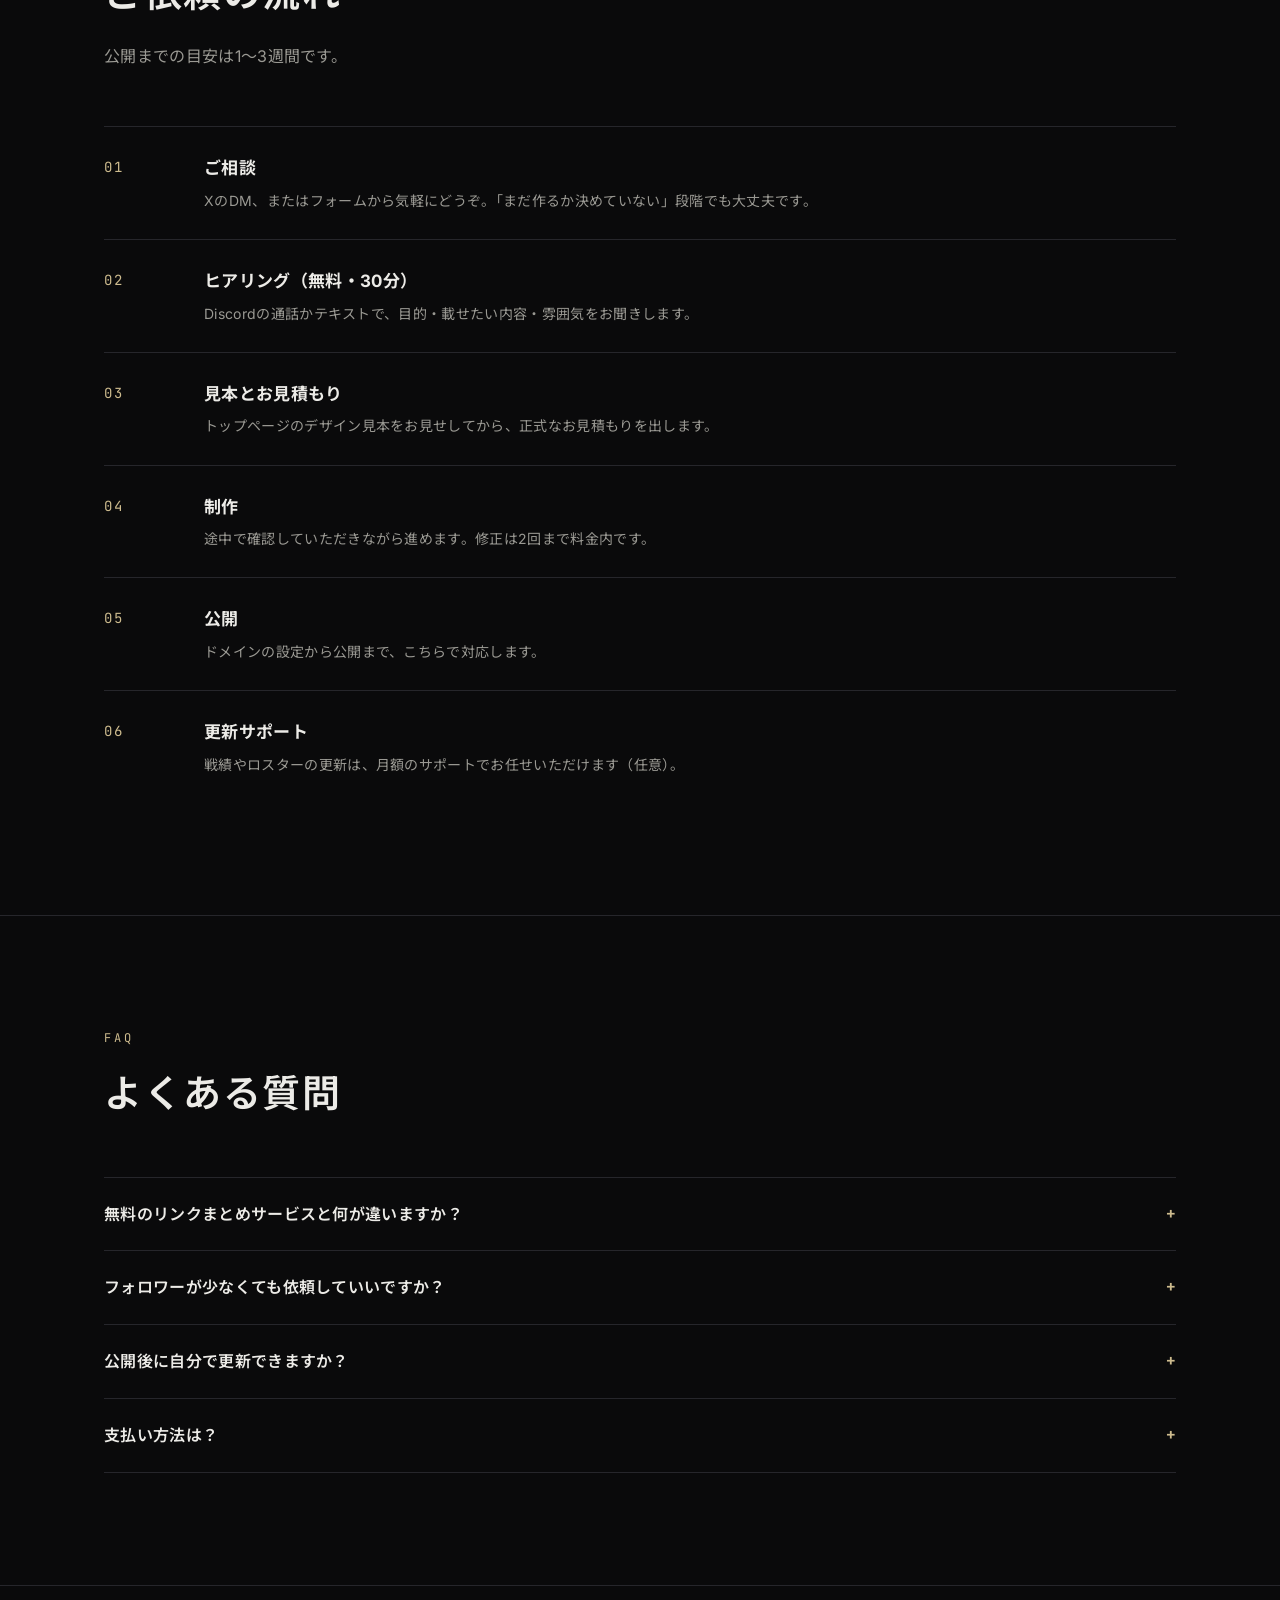
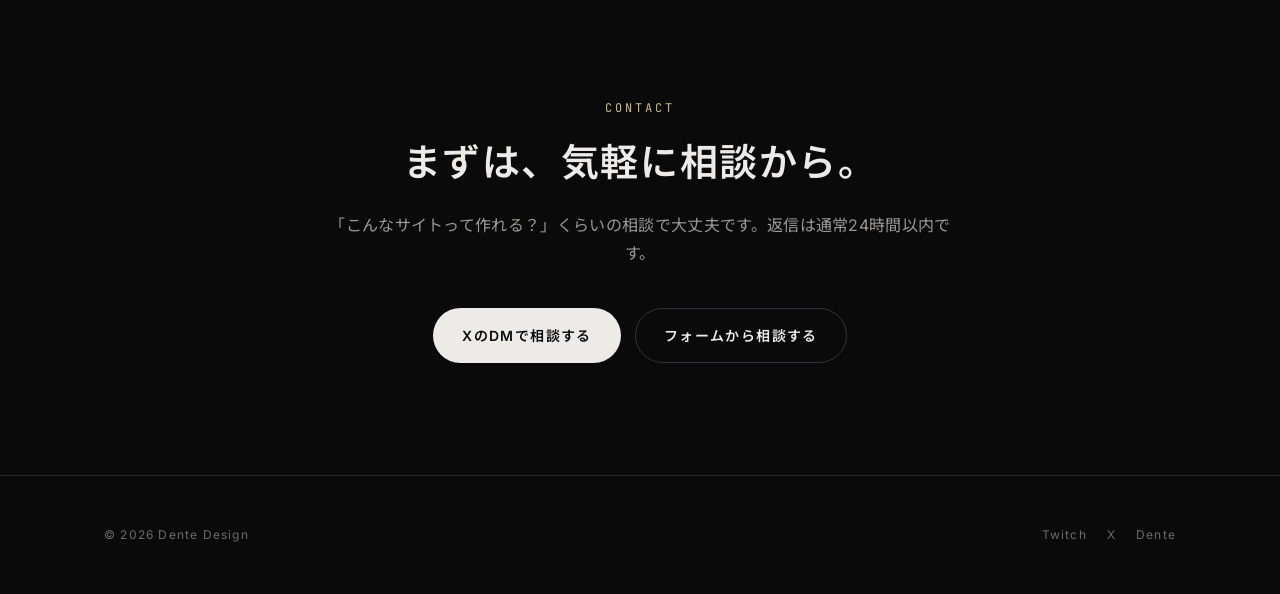
==== commit 2b361fa4: "見本サイト（チーム公式・コミュニティ大会）を追加し、作例欄からリンク Co-Authored-By: Claude Opus 5.5 <noreply@anthropic.com> Claude-Se" ====
--- a/index.html
+++ b/index.html
@@ -152,7 +152,7 @@
       <div class="section-head">
         <p class="eyebrow">Works</p>
         <h2 class="h2">作例</h2>
-        <p class="lead">作例は順次追加しています。まずはDente自身の配信者ページからどうぞ。</p>
+        <p class="lead">配信者ページはDente本人のもの、チームと大会は見本（架空）です。</p>
       </div>
       <div class="grid grid-3">
         <a href="dente/" class="card work">
@@ -163,20 +163,22 @@
             <div class="more">ページを見る →</div>
           </div>
         </a>
-        <div class="card work soon">
-          <div class="thumb"><span class="tag">TEAM</span><span class="label">Coming soon</span></div>
+        <a href="works/team/" class="card work">
+          <div class="thumb" style="background:linear-gradient(115deg,#0d1118 55%,#0f2a27 55%,#0d1118 80%)"><span class="tag">TEAM</span><span class="label" style="font-family:Oswald,var(--font-sans);letter-spacing:.1em;color:#3ee0c5">KIRIHA</span></div>
           <div class="body">
             <h3>ゲーミングチーム公式サイト（見本）</h3>
-            <p>ロスター・戦績・スポンサー枠</p>
+            <p>ロスター・戦績・試合予定・スポンサー枠・加入募集</p>
+            <div class="more">ページを見る →</div>
           </div>
-        </div>
-        <div class="card work soon">
-          <div class="thumb"><span class="tag">TOURNAMENT</span><span class="label">Coming soon</span></div>
+        </a>
+        <a href="works/tournament/" class="card work">
+          <div class="thumb" style="background:radial-gradient(260px 160px at 50% 0,rgba(255,77,109,.3),#140e1c)"><span class="tag">TOURNAMENT</span><span class="label" style="color:#ffc857">Clutch Cup</span></div>
           <div class="body">
             <h3>コミュニティ大会ページ（見本）</h3>
-            <p>告知・エントリー・トーナメント表</p>
+            <p>カウントダウン・賞品・タイムテーブル・トーナメント表</p>
+            <div class="more">ページを見る →</div>
           </div>
-        </div>
+        </a>
       </div>
     </div>
   </section>
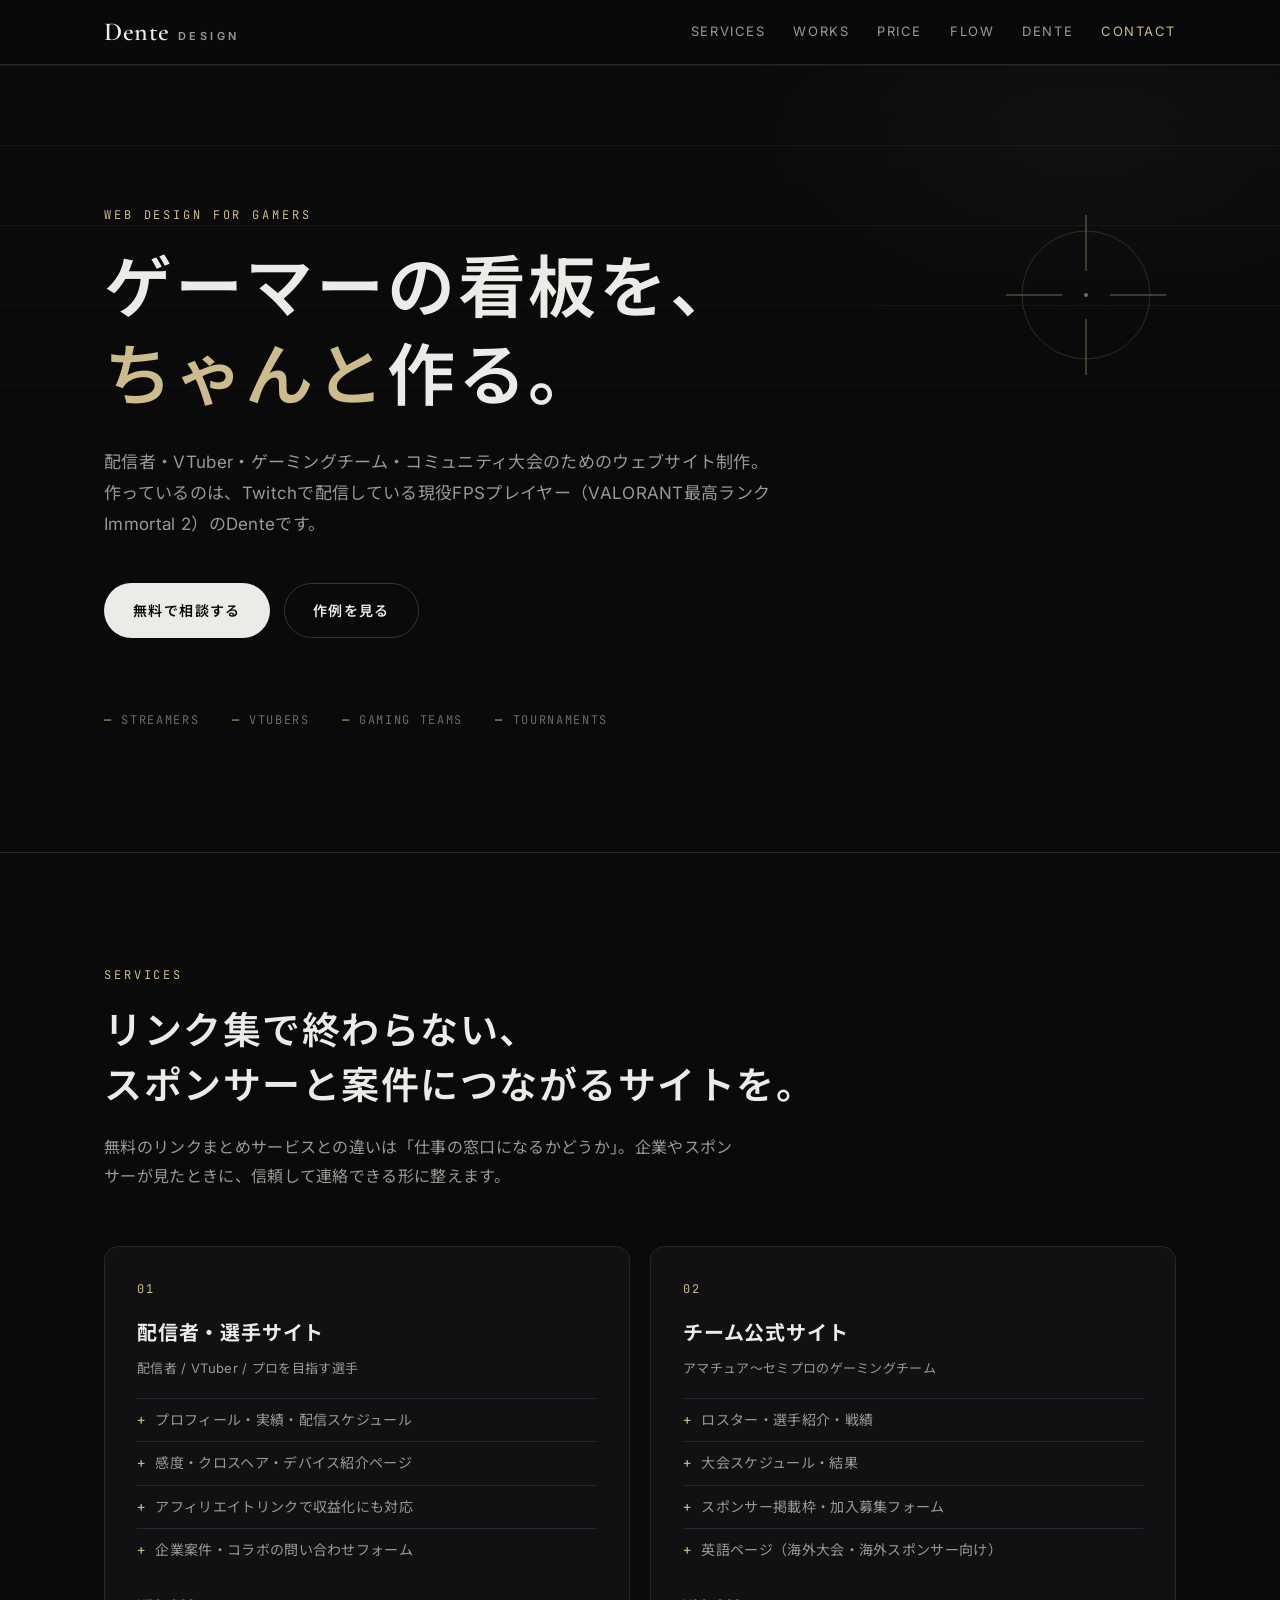
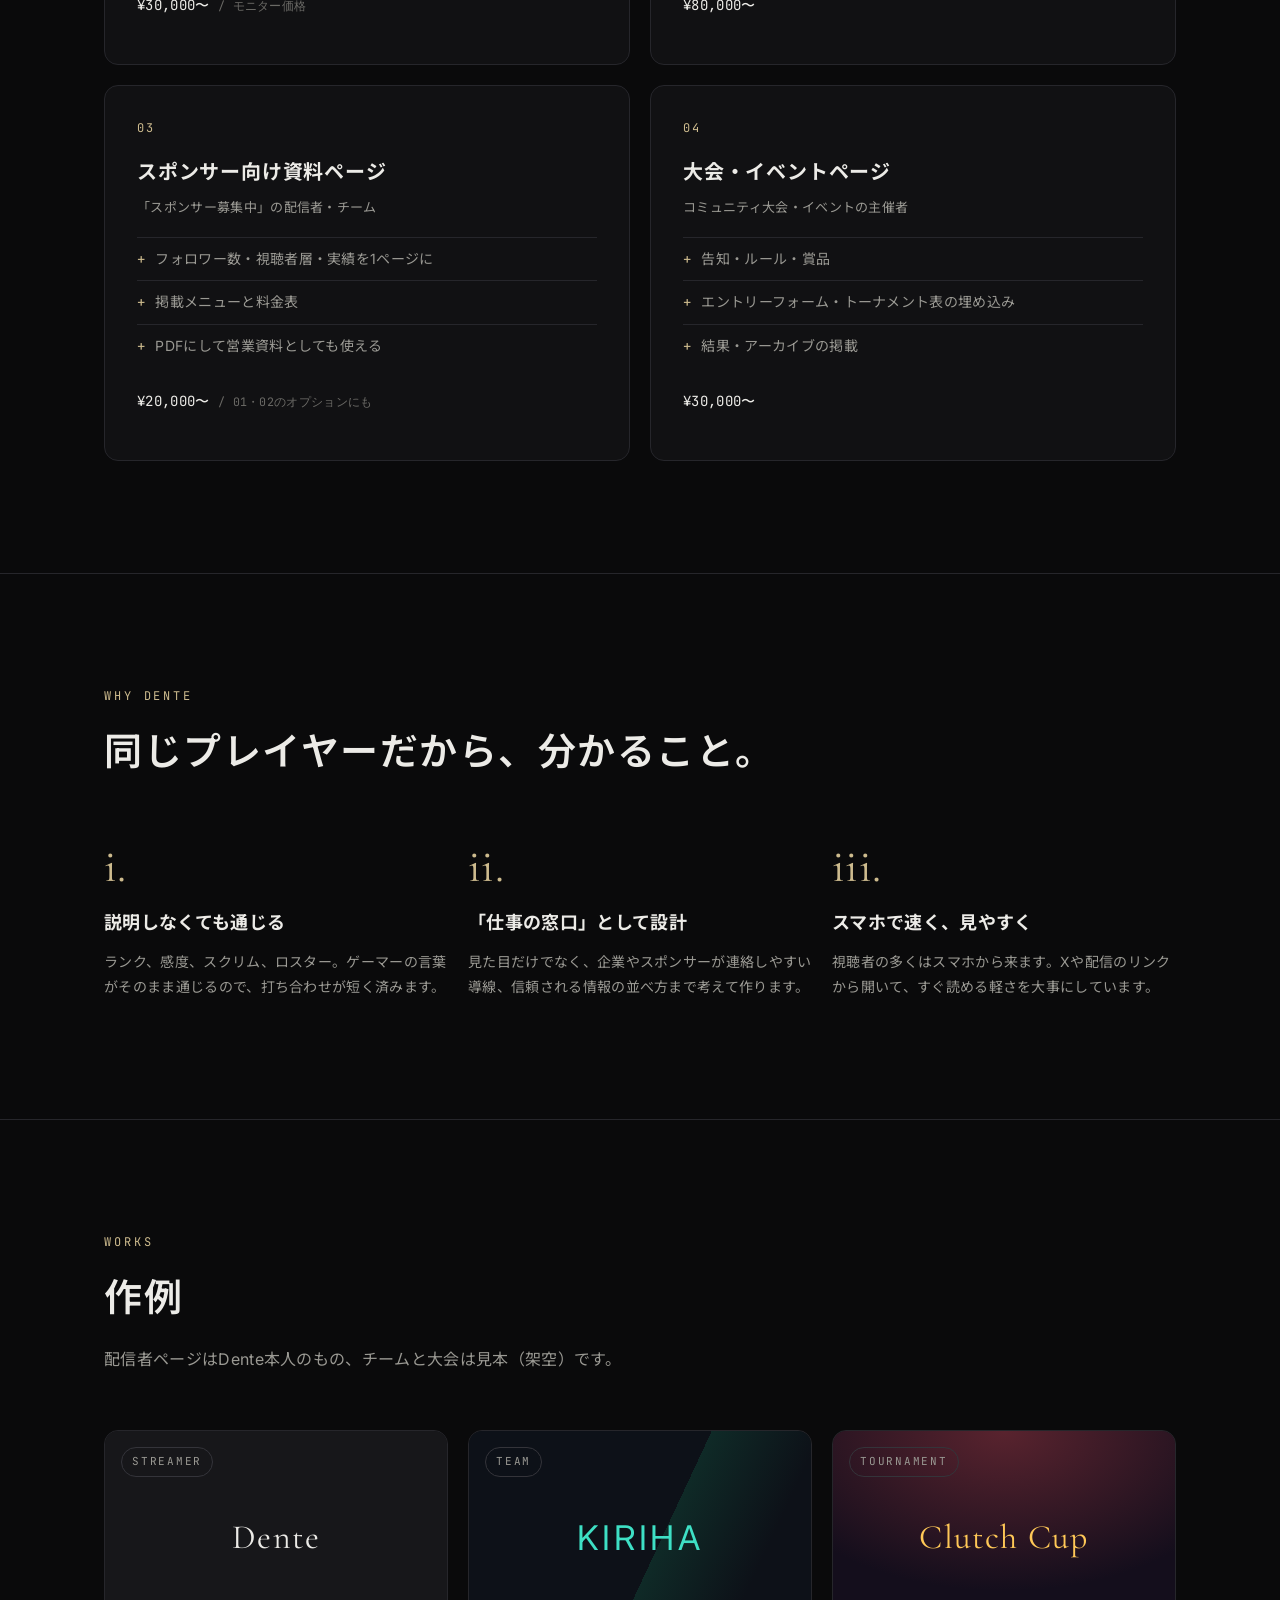
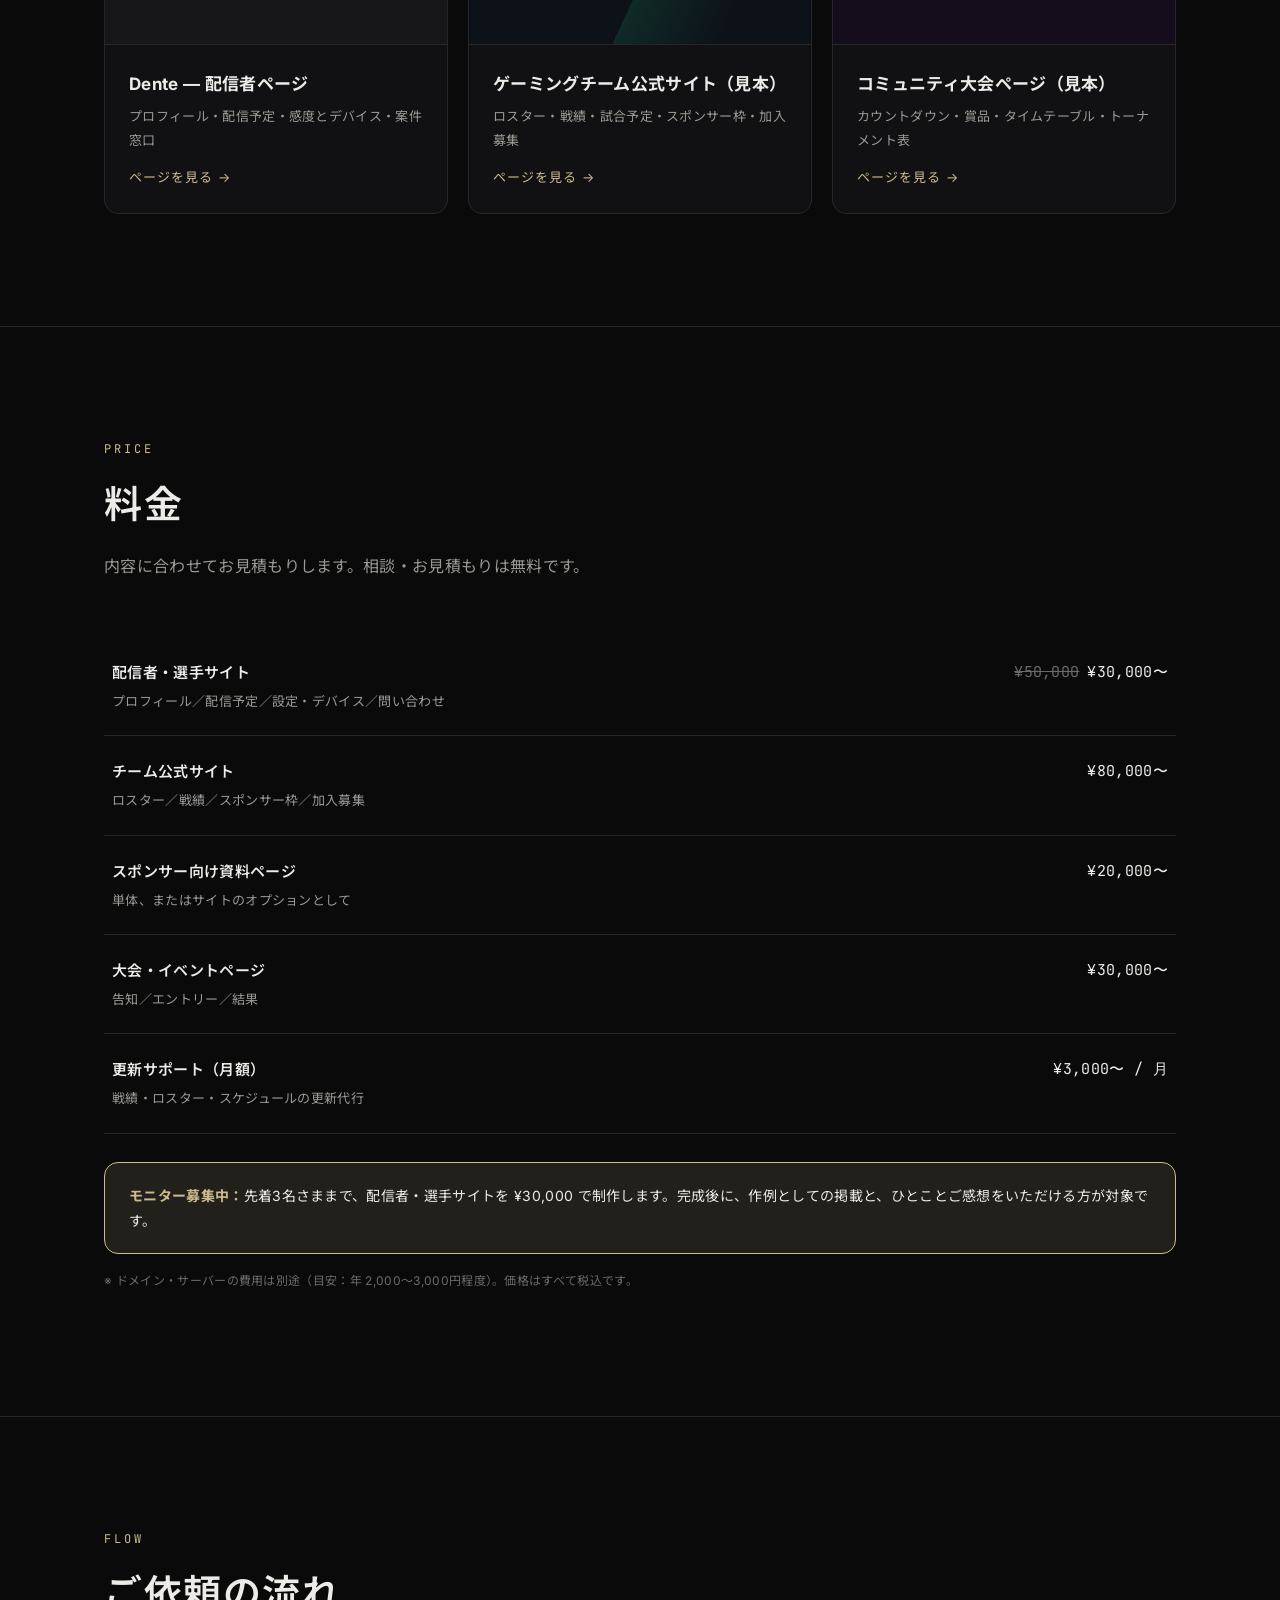
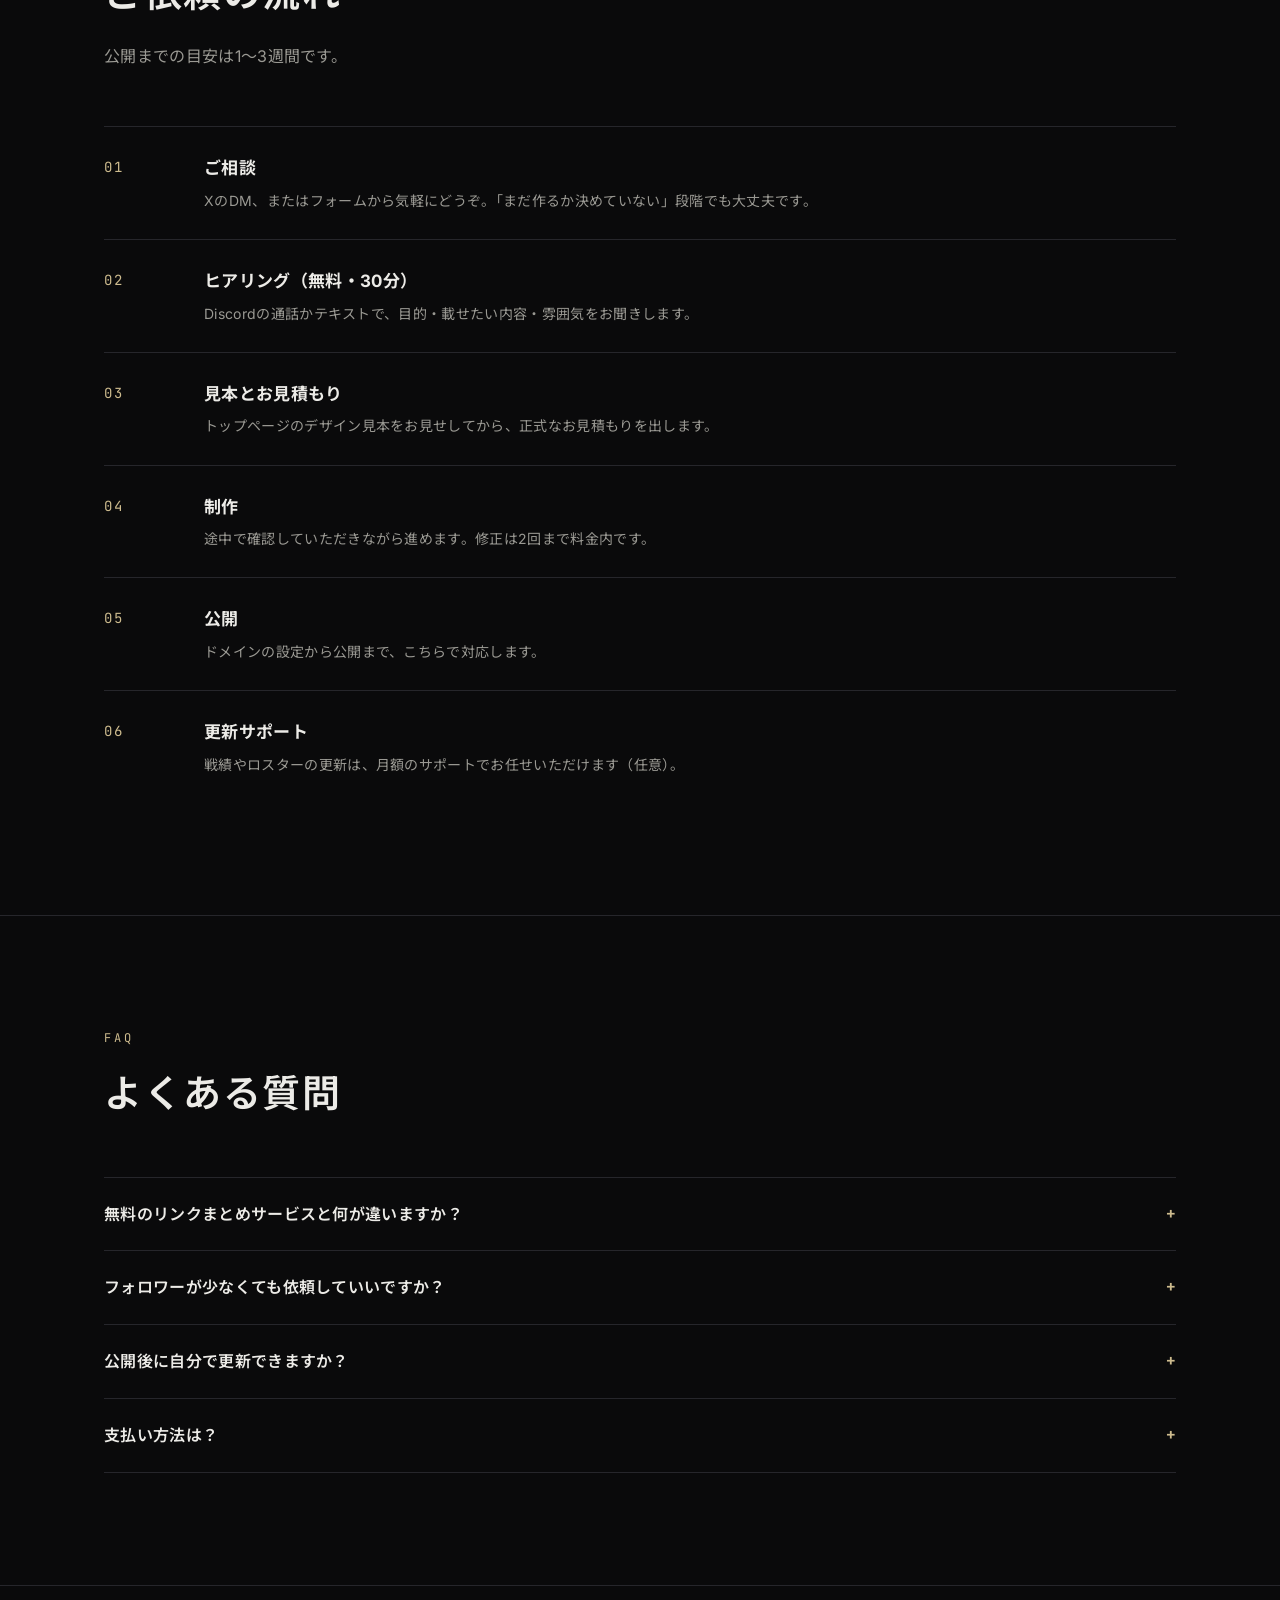
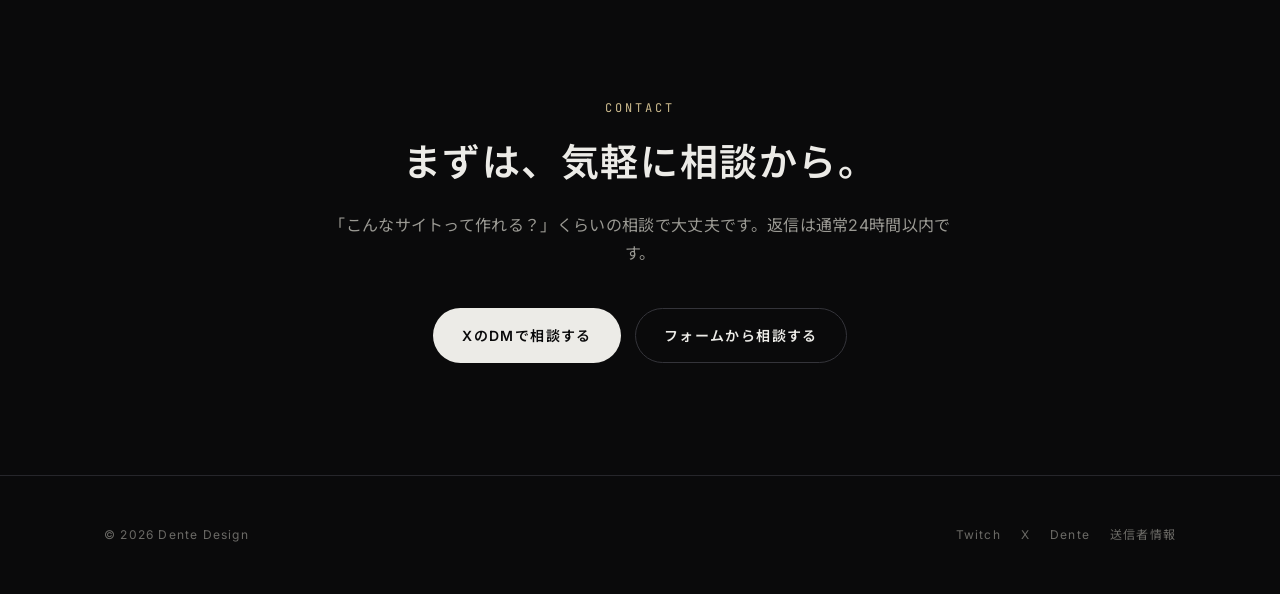
==== commit ddbadb4e: "送信者情報ページ（特定電子メール法の表示）を追加 Co-Authored-By: Claude Opus 5.5 <noreply@anthropic.com> Claude-Session: htt" ====
--- a/index.html
+++ b/index.html
@@ -263,8 +263,7 @@
       <p class="lead">「こんなサイトって作れる？」くらいの相談で大丈夫です。返信は通常24時間以内です。</p>
       <div class="contact-actions">
         <a href="https://x.com/Dentedj7" class="btn btn-primary" target="_blank" rel="noopener">XのDMで相談する</a>
-        <!-- TODO: GoogleフォームのURLに差し替え -->
-        <a href="#" class="btn btn-ghost">フォームから相談する</a>
+        <a href="https://forms.gle/r6ZgPmrk3BdhwXDa9" class="btn btn-ghost" target="_blank" rel="noopener">フォームから相談する</a>
       </div>
     </div>
   </section>
@@ -278,6 +277,7 @@
       <a href="https://www.twitch.tv/dente110" target="_blank" rel="noopener">Twitch</a>
       <a href="https://x.com/Dentedj7" target="_blank" rel="noopener">X</a>
       <a href="dente/">Dente</a>
+      <a href="legal/">送信者情報</a>
     </div>
   </div>
 </footer>
